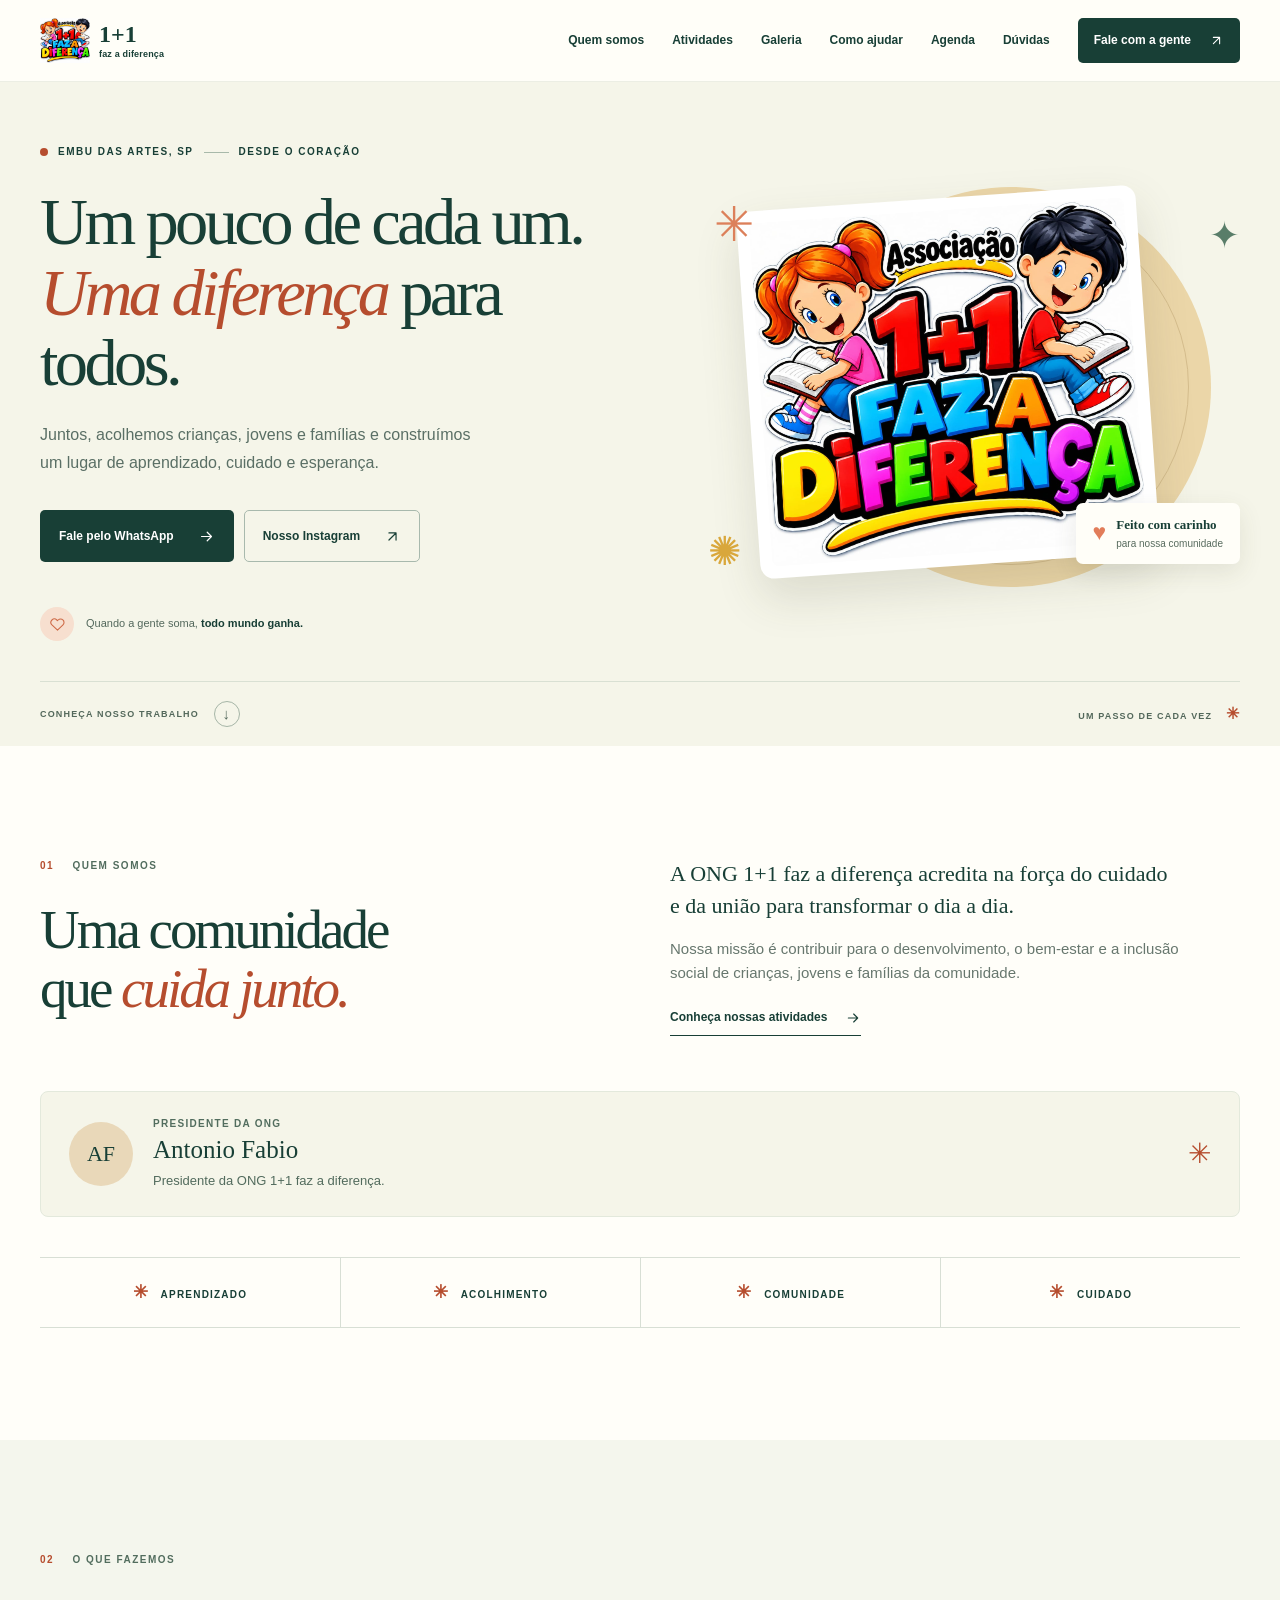
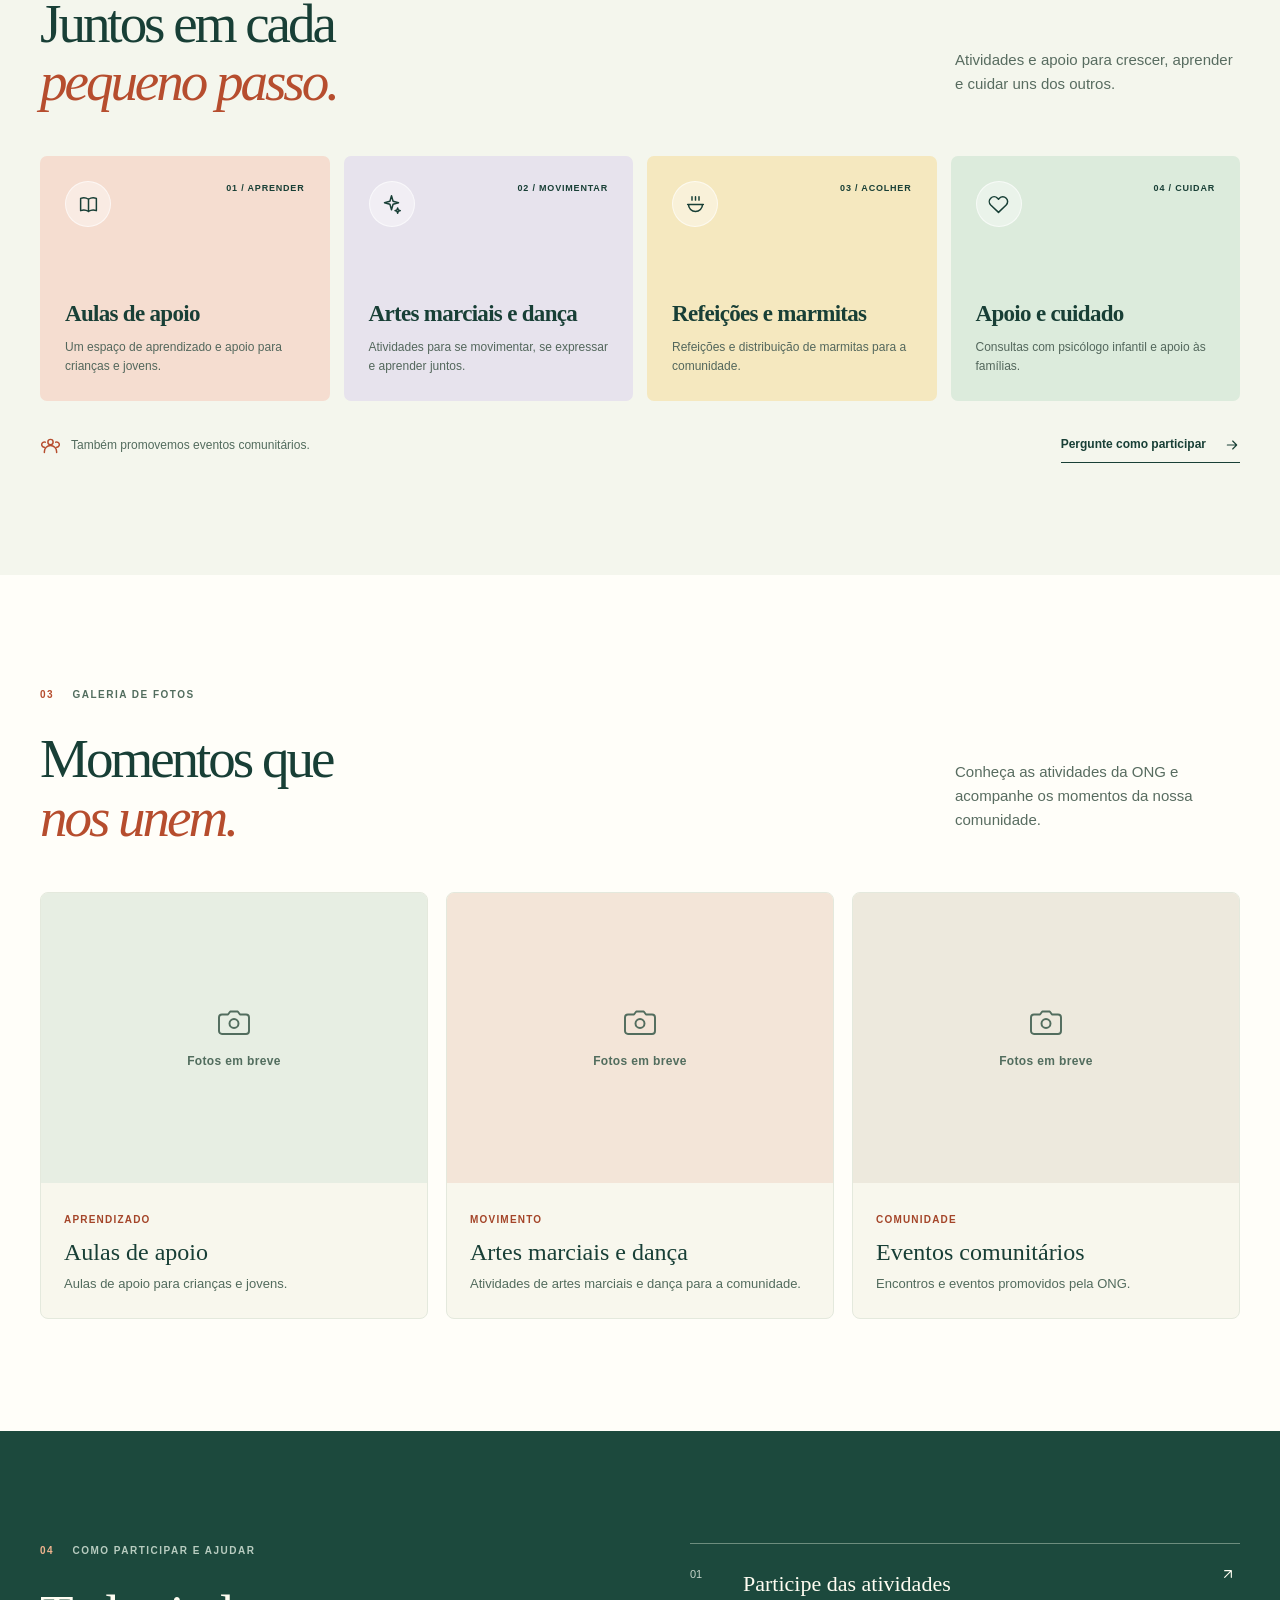
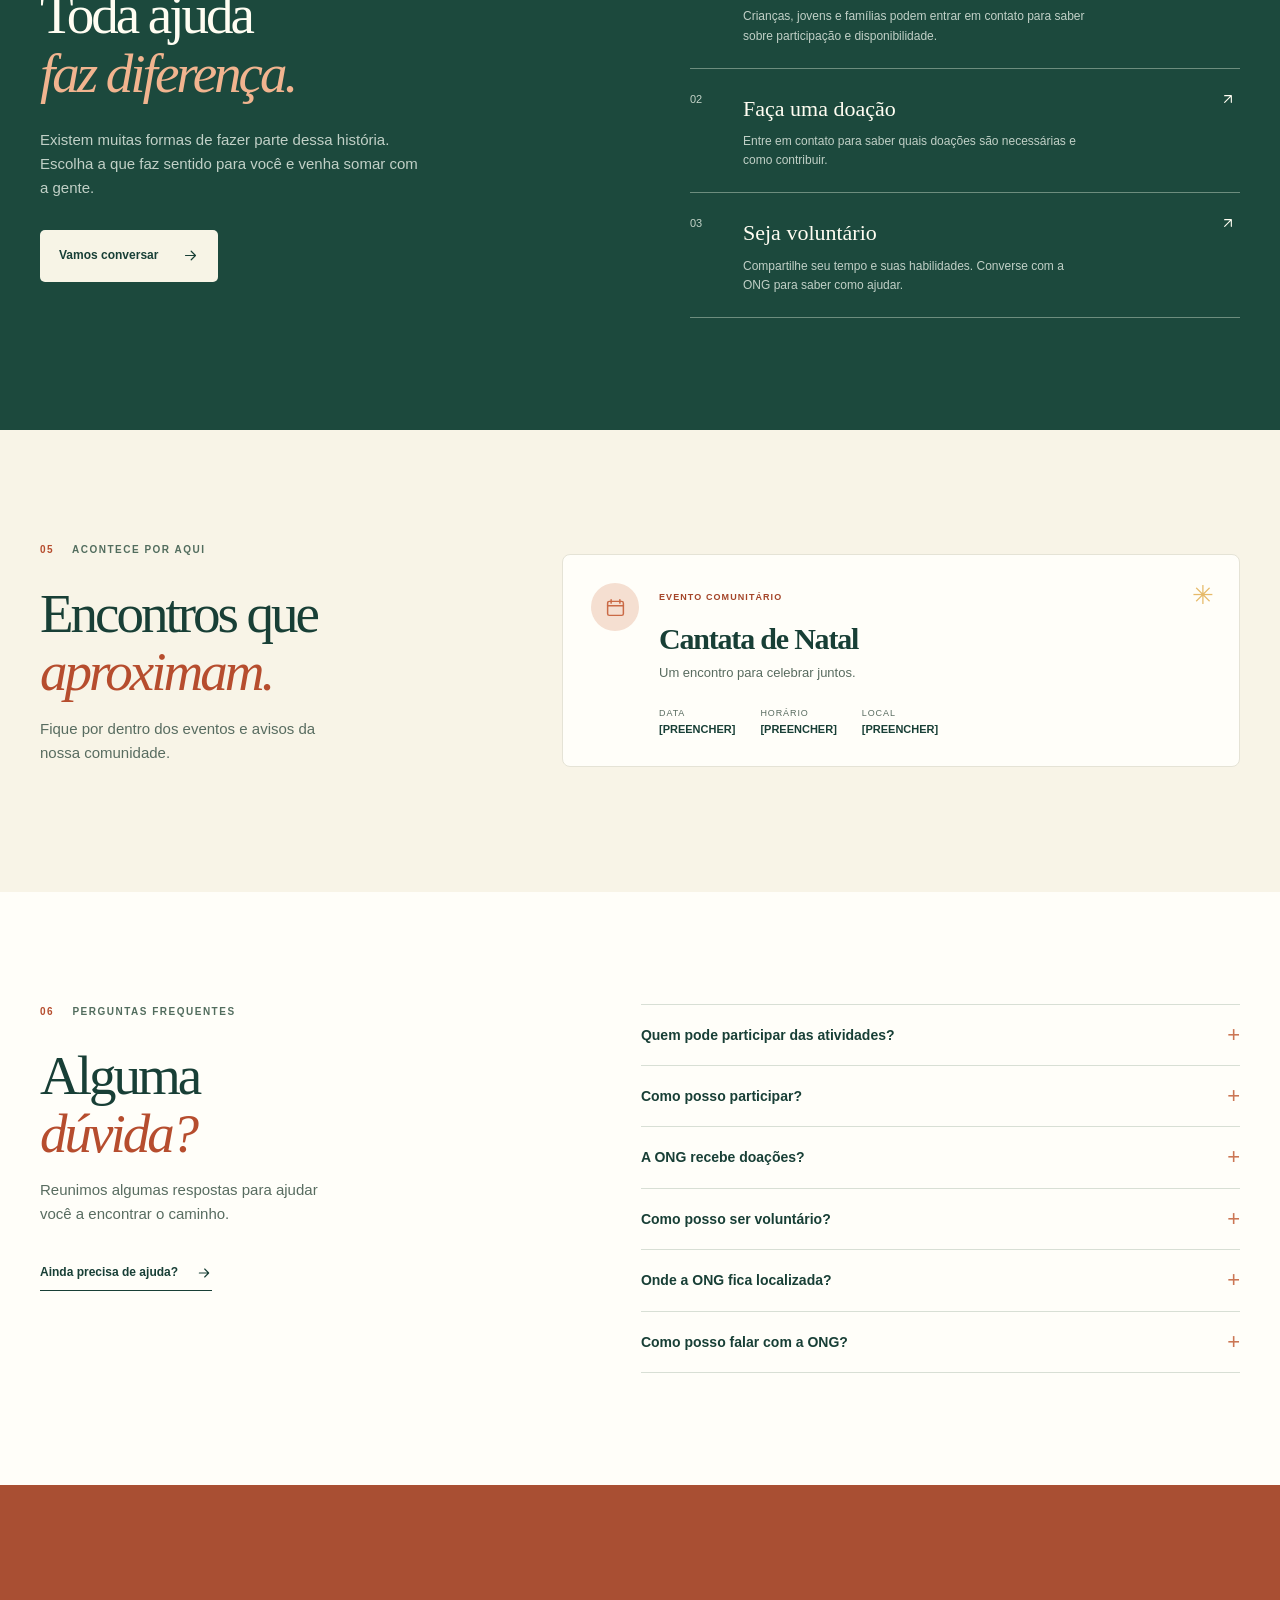
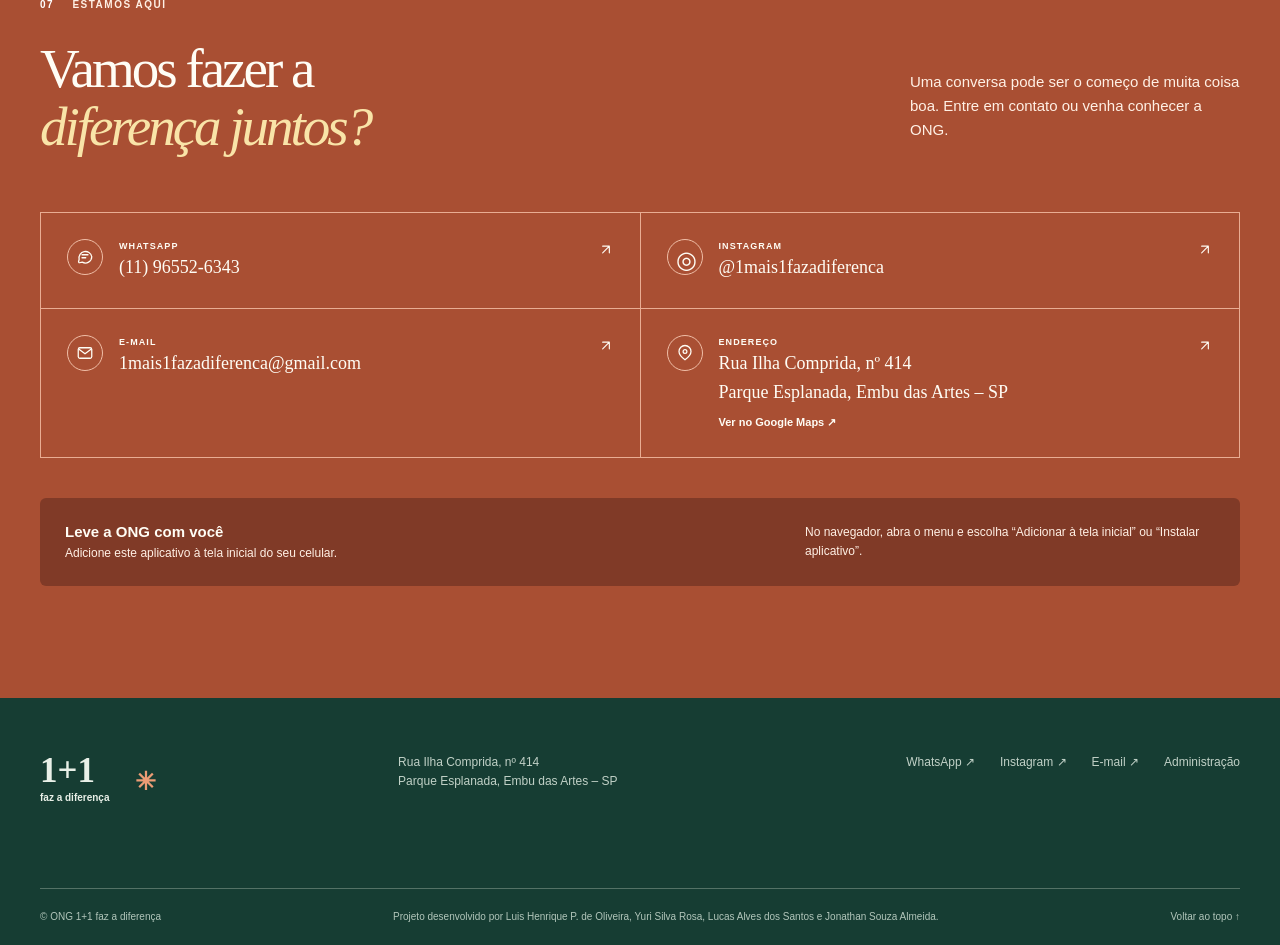
==== index.html @ a056b905 "1+1" ====
<!doctype html>
<html lang="pt-BR">
<head>
  <meta charset="utf-8">
  <meta name="viewport" content="width=device-width, initial-scale=1">
  <meta name="theme-color" content="#183f36">
  <meta name="description" content="Conheça as atividades, formas de ajudar e canais de contato da ONG 1+1 faz a diferença em Embu das Artes.">
  <link rel="manifest" href="manifest.json">
  <link rel="icon" href="assets/icon-192.png" type="image/png">
  <link rel="apple-touch-icon" href="assets/icon-192.png">
  <link rel="stylesheet" href="style.css">
  <title>1+1 faz a diferença | Juntos pela comunidade</title>
  <script src="script.js" defer></script>
</head>
<body>
  <svg class="svg-defs" xmlns="http://www.w3.org/2000/svg" aria-hidden="true">
    <symbol id="i-arrow" viewBox="0 0 24 24"><path d="M5 12h14M13 6l6 6-6 6"/></symbol>
    <symbol id="i-up-right" viewBox="0 0 24 24"><path d="M7 17 17 7M7 7h10v10"/></symbol>
    <symbol id="i-heart" viewBox="0 0 24 24"><path d="M20.8 4.8a5.5 5.5 0 0 0-7.8 0L12 5.9l-1.1-1.1a5.5 5.5 0 0 0-7.8 7.8L12 21l8.8-8.4a5.5 5.5 0 0 0 0-7.8Z"/></symbol>
    <symbol id="i-book" viewBox="0 0 24 24"><path d="M12 20c-3-2-6-2-9-1V5c3-1 6-1 9 1m0 14c3-2 6-2 9-1V5c-3-1-6-1-9 1m0 14V6"/></symbol>
    <symbol id="i-spark" viewBox="0 0 24 24"><path d="m12 2 1.8 6.2L20 10l-6.2 1.8L12 18l-1.8-6.2L4 10l6.2-1.8L12 2ZM19 16l.8 2.2L22 19l-2.2.8L19 22l-.8-2.2L16 19l2.2-.8L19 16Z"/></symbol>
    <symbol id="i-food" viewBox="0 0 24 24"><path d="M4 12h16a8 8 0 0 1-16 0ZM3 12h18M8 3v4M12 3v4M16 3v4"/></symbol>
    <symbol id="i-people" viewBox="0 0 24 24"><circle cx="12" cy="8" r="3"/><path d="M5 20v-1a7 7 0 0 1 14 0v1M5 14a3 3 0 1 1 1-5.8M19 14a3 3 0 1 0-1-5.8"/></symbol>
    <symbol id="i-pin" viewBox="0 0 24 24"><path d="M20 10c0 5-8 11-8 11S4 15 4 10a8 8 0 1 1 16 0Z"/><circle cx="12" cy="10" r="2.5"/></symbol>
    <symbol id="i-chat" viewBox="0 0 24 24"><path d="M21 11.5a8.5 8.5 0 0 1-12.7 7.4L3 20l1.2-5A8.5 8.5 0 1 1 21 11.5Z"/><path d="M8 9h8M8 13h5"/></symbol>
    <symbol id="i-mail" viewBox="0 0 24 24"><rect x="3" y="5" width="18" height="14" rx="2"/><path d="m4 7 8 6 8-6"/></symbol>
    <symbol id="i-camera" viewBox="0 0 24 24"><path d="M4 7h4l1.5-2h5L16 7h4a2 2 0 0 1 2 2v9a2 2 0 0 1-2 2H4a2 2 0 0 1-2-2V9a2 2 0 0 1 2-2Z"/><circle cx="12" cy="13" r="3"/></symbol>
    <symbol id="i-calendar" viewBox="0 0 24 24"><rect x="3" y="5" width="18" height="16" rx="2"/><path d="M7 3v4M17 3v4M3 10h18"/></symbol>
  </svg>
  <a class="skip-link" href="#conteudo">Pular para o conteúdo</a>
  <header class="site-header">
    <div class="header-inner wrap">
      <a class="brand" href="#inicio" aria-label="1+1 faz a diferença, início"><img src="assets/logo-ong.jpeg" alt=""><span>1+1 <small>faz a diferença</small></span></a>
      <button class="menu-toggle" type="button" aria-expanded="false" aria-controls="menu-principal"><span></span><span></span><span class="sr-only">Abrir menu</span></button>
      <nav class="nav" id="menu-principal" aria-label="Navegação principal">
        <a href="#sobre">Quem somos</a><a href="#atividades">Atividades</a><a href="#galeria">Galeria</a><a href="#ajudar">Como ajudar</a><a href="#agenda">Agenda</a><a href="#duvidas">Dúvidas</a>
        <a class="nav-contact" href="#contato">Fale com a gente <svg><use href="#i-up-right"/></svg></a>
      </nav>
    </div>
  </header>
  <main id="conteudo">
    <section class="hero" id="inicio">
      <div class="wrap hero-grid">
        <div class="hero-copy">
          <div class="eyebrow"><span class="eyebrow-dot"></span> EMBU DAS ARTES, SP <span class="eyebrow-line"></span> DESDE O CORAÇÃO</div>
          <h1>Um pouco de cada um.<br><em>Uma diferença</em> para todos.</h1>
          <p>Juntos, acolhemos crianças, jovens e famílias e construímos um lugar de aprendizado, cuidado e esperança.</p>
          <div class="hero-actions"><a class="button button-dark" href="https://wa.me/5511965526343" target="_blank" rel="noopener noreferrer">Fale pelo WhatsApp <svg><use href="#i-arrow"/></svg></a><a class="button button-outline" href="https://instagram.com/1mais1fazadiferenca" target="_blank" rel="noopener noreferrer">Nosso Instagram <svg><use href="#i-up-right"/></svg></a></div>
          <div class="hero-note"><span class="note-icon"><svg><use href="#i-heart"/></svg></span><span>Quando a gente soma, <strong>todo mundo ganha.</strong></span></div>
        </div>
        <div class="hero-art">
          <div class="art-circle"></div><span class="art-doodle doodle-one">✳</span><span class="art-doodle doodle-two">✦</span><span class="art-doodle doodle-three">✺</span>
          <div class="logo-card"><img src="assets/logo-ong.jpeg" alt="Associação 1+1 faz a diferença: ilustração de duas crianças com livros"></div>
          <div class="art-label"><span>♥</span><div>Feito com carinho<small>para nossa comunidade</small></div></div>
        </div>
      </div>
      <div class="hero-bottom wrap"><span>CONHEÇA NOSSO TRABALHO</span><a href="#sobre" aria-label="Conheça nosso trabalho">↓</a><span>UM PASSO DE CADA VEZ <b>✳</b></span></div>
    </section>
    <section class="intro section" id="sobre">
      <div class="wrap intro-grid"><div><p class="section-kicker"><span>01</span> QUEM SOMOS</p><h2>Uma comunidade<br>que <em>cuida junto.</em></h2></div><div class="intro-copy"><p>A ONG <strong>1+1 faz a diferença</strong> acredita na força do cuidado e da união para transformar o dia a dia.</p><p>Nossa missão é contribuir para o desenvolvimento, o bem-estar e a inclusão social de crianças, jovens e famílias da comunidade.</p><a class="text-link" href="#atividades">Conheça nossas atividades <svg><use href="#i-arrow"/></svg></a></div></div>
      <div class="wrap president-card" aria-labelledby="presidente-nome">
        <div class="president-mark" aria-hidden="true">AF</div>
        <div><p class="president-label">PRESIDENTE DA ONG</p><h3 id="presidente-nome">Antonio Fabio</h3><p>Presidente da ONG 1+1 faz a diferença.</p></div>
        <span class="president-decoration" aria-hidden="true">✳</span>
      </div>
      <div class="wrap values"><div><span>✳</span> APRENDIZADO</div><div><span>✳</span> ACOLHIMENTO</div><div><span>✳</span> COMUNIDADE</div><div><span>✳</span> CUIDADO</div></div>
    </section>
    <section class="activities section" id="atividades">
      <div class="wrap"><div class="section-head"><div><p class="section-kicker"><span>02</span> O QUE FAZEMOS</p><h2>Juntos em cada<br><em>pequeno passo.</em></h2></div><p>Atividades e apoio para crescer, aprender e cuidar uns dos outros.</p></div>
        <div class="activity-grid">
          <article class="activity-card peach"><div class="card-top"><span class="icon-box"><svg><use href="#i-book"/></svg></span><span>01 / APRENDER</span></div><h3>Aulas de apoio</h3><p>Um espaço de aprendizado e apoio para crianças e jovens.</p></article>
          <article class="activity-card lavender"><div class="card-top"><span class="icon-box"><svg><use href="#i-spark"/></svg></span><span>02 / MOVIMENTAR</span></div><h3>Artes marciais e dança</h3><p>Atividades para se movimentar, se expressar e aprender juntos.</p></article>
          <article class="activity-card yellow"><div class="card-top"><span class="icon-box"><svg><use href="#i-food"/></svg></span><span>03 / ACOLHER</span></div><h3>Refeições e marmitas</h3><p>Refeições e distribuição de marmitas para a comunidade.</p></article>
          <article class="activity-card mint"><div class="card-top"><span class="icon-box"><svg><use href="#i-heart"/></svg></span><span>04 / CUIDAR</span></div><h3>Apoio e cuidado</h3><p>Consultas com psicólogo infantil e apoio às famílias.</p></article>
        </div>
        <div class="activity-foot"><span><svg><use href="#i-people"/></svg> Também promovemos eventos comunitários.</span><a class="text-link" href="https://wa.me/5511965526343" target="_blank" rel="noopener noreferrer">Pergunte como participar <svg><use href="#i-arrow"/></svg></a></div>
      </div>
    </section>
    <section class="gallery section" id="galeria">
      <div class="wrap">
        <div class="section-head"><div><p class="section-kicker"><span>03</span> GALERIA DE FOTOS</p><h2>Momentos que<br><em>nos unem.</em></h2></div><p>Conheça as atividades da ONG e acompanhe os momentos da nossa comunidade.</p></div>
        <div class="gallery-grid">
          <!-- Para adicionar uma foto, substitua o bloco gallery-placeholder por uma imagem. Veja o README. -->
          <article class="gallery-card"><div class="gallery-placeholder"><svg aria-hidden="true"><use href="#i-camera"/></svg><span>Fotos em breve</span></div><div class="gallery-copy"><span>APRENDIZADO</span><h3>Aulas de apoio</h3><p>Aulas de apoio para crianças e jovens.</p></div></article>
          <article class="gallery-card"><div class="gallery-placeholder"><svg aria-hidden="true"><use href="#i-camera"/></svg><span>Fotos em breve</span></div><div class="gallery-copy"><span>MOVIMENTO</span><h3>Artes marciais e dança</h3><p>Atividades de artes marciais e dança para a comunidade.</p></div></article>
          <article class="gallery-card"><div class="gallery-placeholder"><svg aria-hidden="true"><use href="#i-camera"/></svg><span>Fotos em breve</span></div><div class="gallery-copy"><span>COMUNIDADE</span><h3>Eventos comunitários</h3><p>Encontros e eventos promovidos pela ONG.</p></div></article>
        </div>
      </div>
    </section>
    <section class="help section" id="ajudar"><div class="wrap help-grid"><div><p class="section-kicker light"><span>04</span> COMO PARTICIPAR E AJUDAR</p><h2>Toda ajuda<br><em>faz diferença.</em></h2><p class="help-lead">Existem muitas formas de fazer parte dessa história. Escolha a que faz sentido para você e venha somar com a gente.</p><a class="button button-cream" href="https://wa.me/5511965526343" target="_blank" rel="noopener noreferrer">Vamos conversar <svg><use href="#i-arrow"/></svg></a></div><div class="help-list"><article><span>01</span><div><h3>Participe das atividades</h3><p>Crianças, jovens e famílias podem entrar em contato para saber sobre participação e disponibilidade.</p></div><svg><use href="#i-up-right"/></svg></article><article><span>02</span><div><h3>Faça uma doação</h3><p>Entre em contato para saber quais doações são necessárias e como contribuir.</p></div><svg><use href="#i-up-right"/></svg></article><article><span>03</span><div><h3>Seja voluntário</h3><p>Compartilhe seu tempo e suas habilidades. Converse com a ONG para saber como ajudar.</p></div><svg><use href="#i-up-right"/></svg></article></div></div></section>
    <section class="agenda section" id="agenda"><div class="wrap agenda-grid"><div><p class="section-kicker"><span>05</span> ACONTECE POR AQUI</p><h2>Encontros que<br><em>aproximam.</em></h2><p>Fique por dentro dos eventos e avisos da nossa comunidade.</p></div><article class="event-card"><div class="event-icon"><svg><use href="#i-calendar"/></svg></div><div class="event-content"><span class="event-tag">EVENTO COMUNITÁRIO</span><h3>Cantata de Natal</h3><p>Um encontro para celebrar juntos.</p><div class="event-details"><span>DATA <strong>[PREENCHER]</strong></span><span>HORÁRIO <strong>[PREENCHER]</strong></span><span>LOCAL <strong>[PREENCHER]</strong></span></div></div><span class="event-star">✳</span></article></div></section>
    <section class="faq section" id="duvidas"><div class="wrap faq-grid"><div><p class="section-kicker"><span>06</span> PERGUNTAS FREQUENTES</p><h2>Alguma<br><em>dúvida?</em></h2><p>Reunimos algumas respostas para ajudar você a encontrar o caminho.</p><a class="text-link" href="https://wa.me/5511965526343" target="_blank" rel="noopener noreferrer">Ainda precisa de ajuda? <svg><use href="#i-arrow"/></svg></a></div><div class="faq-list">
      <details><summary>Quem pode participar das atividades?<span>+</span></summary><p>As atividades são voltadas a crianças e jovens. Famílias também podem entrar em contato para conhecer o apoio oferecido.</p></details>
      <details><summary>Como posso participar?<span>+</span></summary><p>Fale com a ONG pelo WhatsApp para saber sobre as atividades, horários e disponibilidade.</p></details>
      <details><summary>A ONG recebe doações?<span>+</span></summary><p>Sim. Entre em contato para saber quais doações são necessárias e como contribuir.</p></details>
      <details><summary>Como posso ser voluntário?<span>+</span></summary><p>Envie uma mensagem pelo WhatsApp contando que você gostaria de ajudar como voluntário.</p></details>
      <details><summary>Onde a ONG fica localizada?<span>+</span></summary><p>Na Rua Ilha Comprida, nº 414, Parque Esplanada, Embu das Artes – SP.</p></details>
      <details><summary>Como posso falar com a ONG?<span>+</span></summary><p>Você pode falar conosco pelo WhatsApp, Instagram ou e-mail. Os links estão na seção de contato abaixo.</p></details>
    </div></div></section>
    <section class="contact section" id="contato"><div class="wrap"><div class="contact-heading"><div><p class="section-kicker light"><span>07</span> ESTAMOS AQUI</p><h2>Vamos fazer a<br><em>diferença juntos?</em></h2></div><p>Uma conversa pode ser o começo de muita coisa boa. Entre em contato ou venha conhecer a ONG.</p></div><div class="contact-grid"><a href="https://wa.me/5511965526343" target="_blank" rel="noopener noreferrer"><svg><use href="#i-chat"/></svg><span>WHATSAPP<strong>(11) 96552-6343</strong></span><svg><use href="#i-up-right"/></svg></a><a href="https://instagram.com/1mais1fazadiferenca" target="_blank" rel="noopener noreferrer"><span class="instagram-icon">◎</span><span>INSTAGRAM<strong>@1mais1fazadiferenca</strong></span><svg><use href="#i-up-right"/></svg></a><a href="mailto:1mais1fazadiferenca@gmail.com"><svg><use href="#i-mail"/></svg><span>E-MAIL<strong>1mais1fazadiferenca@gmail.com</strong></span><svg><use href="#i-up-right"/></svg></a><a href="https://www.google.com/maps/search/?api=1&amp;query=Rua+Ilha+Comprida%2C+414%2C+Parque+Esplanada%2C+Embu+das+Artes+-+SP" target="_blank" rel="noopener noreferrer"><svg><use href="#i-pin"/></svg><span>ENDEREÇO<strong>Rua Ilha Comprida, nº 414<br>Parque Esplanada, Embu das Artes – SP</strong><small>Ver no Google Maps ↗</small></span><svg><use href="#i-up-right"/></svg></a></div><div class="install-box"><div><strong>Leve a ONG com você</strong><span>Adicione este aplicativo à tela inicial do seu celular.</span></div><button id="install-button" class="button button-cream" type="button" hidden>Instalar aplicativo <svg><use href="#i-arrow"/></svg></button><p id="install-help">No navegador, abra o menu e escolha “Adicionar à tela inicial” ou “Instalar aplicativo”.</p></div></div></section>
  </main>
  <footer><div class="wrap footer-main"><a class="footer-brand" href="#inicio">1+1 <span>faz a diferença</span><i>✳</i></a><p>Rua Ilha Comprida, nº 414<br>Parque Esplanada, Embu das Artes – SP</p><div><a href="https://wa.me/5511965526343">WhatsApp ↗</a><a href="https://instagram.com/1mais1fazadiferenca">Instagram ↗</a><a href="mailto:1mais1fazadiferenca@gmail.com">E-mail ↗</a><a href="admin.html">Administração</a></div></div><div class="wrap footer-bottom"><span>© ONG 1+1 faz a diferença</span><span>Projeto desenvolvido por Luis Henrique P. de Oliveira, Yuri Silva Rosa, Lucas Alves dos Santos e Jonathan Souza Almeida.</span><a href="#inicio">Voltar ao topo ↑</a></div></footer>
</body>
</html>
---- style.css ----
:root{--ink:#183f36;--cream:#f8f7ed;--orange:#b64d2e;--muted:#5d7068;--line:#d8dfd5;--sans:'Trebuchet MS',Arial,sans-serif;--serif:Georgia,'Times New Roman',serif}*{box-sizing:border-box}html{scroll-behavior:smooth}body{margin:0;color:var(--ink);background:var(--cream);font-family:var(--sans);font-size:15px;line-height:1.6}a{color:inherit;text-decoration:none}button{font:inherit}svg{width:21px;height:21px;fill:none;stroke:currentColor;stroke-width:1.7;stroke-linecap:round;stroke-linejoin:round;flex:none}.svg-defs{position:absolute;width:0;height:0;overflow:hidden}.wrap{width:min(1200px,calc(100% - 80px));margin:auto}.section{padding:112px 0}section[id]{scroll-margin-top:78px}.skip-link{position:fixed;z-index:100;top:-80px;left:12px;background:#fff;padding:10px}.skip-link:focus{top:12px}.sr-only{position:absolute;width:1px;height:1px;padding:0;margin:-1px;overflow:hidden;clip:rect(0,0,0,0);white-space:nowrap;border:0}:focus-visible{outline:3px solid #ef8a54;outline-offset:4px}.site-header{height:82px;background:#fffef8;border-bottom:1px solid #eceee4;position:sticky;top:0;z-index:20}.header-inner{height:100%;display:flex;align-items:center;justify-content:space-between;gap:30px}.brand{display:flex;align-items:center;gap:9px;line-height:1;font-family:var(--serif);font-weight:bold;font-size:24px;white-space:nowrap}.brand img{width:50px;height:49px;object-fit:contain}.brand small{display:block;font-family:var(--sans);font-size:9px;letter-spacing:.02em;margin-top:4px}.nav{display:flex;align-items:center;gap:28px;font-size:12px;font-weight:bold}.nav>a:not(.nav-contact):hover,.text-link:hover{color:#c35635}.nav-contact{display:flex;align-items:center;gap:18px;background:var(--ink);color:white;padding:13px 16px;border-radius:5px}.nav-contact svg{width:15px;height:15px}.menu-toggle{display:none}.hero{background:#f5f5e9;overflow:hidden}.hero-grid{min-height:590px;display:grid;grid-template-columns:1fr 1fr;align-items:center;gap:30px}.hero-copy{padding:62px 0 40px}.eyebrow,.section-kicker{font-size:10px;letter-spacing:.15em;font-weight:800}.eyebrow{display:flex;align-items:center;gap:10px}.eyebrow-dot{height:8px;width:8px;border-radius:50%;background:var(--orange)}.eyebrow-line{width:25px;height:1px;background:#a8b9aa}.hero h1,h2{font-family:var(--serif);font-weight:400;letter-spacing:-.055em;line-height:1.06}.hero h1{font-size:clamp(47px,5.2vw,70px);margin:27px 0 22px}.hero h1 em,h2 em{font-weight:400;color:var(--orange)}.hero-copy>p{max-width:440px;color:#5a6f65;font-size:16px;line-height:1.8;margin:0}.hero-actions{display:flex;gap:10px;flex-wrap:wrap;margin-top:32px}.button{border:1px solid transparent;border-radius:5px;display:inline-flex;align-items:center;justify-content:center;gap:24px;padding:15px 18px;font-weight:bold;font-size:12px;cursor:pointer;min-height:52px}.button svg{width:17px;height:17px}.button-dark{background:var(--ink);color:#fff}.button-outline{border-color:#a8b9ad}.button-dark:hover,.nav-contact:hover{background:#2c5b4e}.button-outline:hover{background:#e9eee4}.hero-note{display:flex;align-items:center;gap:12px;margin-top:45px;font-size:11px;color:#53685c}.hero-note strong{color:var(--ink)}.note-icon{display:grid;place-items:center;width:34px;height:34px;background:#f7dfcf;border-radius:50%;color:#ce6a47}.note-icon svg{width:15px;height:15px}.hero-art{height:500px;position:relative;display:grid;place-items:center}.art-circle{position:absolute;width:400px;height:400px;border-radius:50%;background:#ebd6a8;right:5%;top:55px}.art-circle:before{content:'';position:absolute;inset:22px;border:1px solid #d5bd8d;border-radius:50%}.logo-card{position:relative;width:min(400px,90%);transform:rotate(-4deg);padding:12px;background:#fff;border-radius:14px;box-shadow:0 20px 45px #4a4b2c26}.logo-card img{display:block;width:100%;border-radius:7px}.art-doodle{position:absolute;font-family:var(--serif);z-index:2}.doodle-one{top:55px;left:10%;font-size:48px;color:#dc805a}.doodle-two{top:74px;right:0;font-size:37px;color:#597d69}.doodle-three{bottom:48px;left:9%;font-size:40px;color:#d9a73b}.art-label{position:absolute;right:0;bottom:68px;background:#fffef8;border-radius:7px;padding:12px 17px;display:flex;align-items:center;gap:10px;box-shadow:0 8px 25px #4a4b2c1c;font-family:var(--serif);font-weight:bold;font-size:13px}.art-label>span{color:#e27d5a;font-size:23px}.art-label small{display:block;font-family:var(--sans);font-weight:normal;font-size:10px;color:#586b5e}.hero-bottom{border-top:1px solid #d9e0d3;height:65px;display:flex;align-items:center;gap:15px;font-size:9px;letter-spacing:.13em;font-weight:bold;color:#53685b}.hero-bottom>a{border:1px solid #a6b5a7;border-radius:50%;width:26px;height:26px;display:grid;place-items:center;font-size:15px}.hero-bottom>span:last-child{margin-left:auto}.hero-bottom b{color:var(--orange);font-size:16px;margin-left:10px}.section-kicker{margin:0 0 27px;color:#526d5e}.section-kicker span{display:inline-block;color:var(--orange);margin-right:14px}.section h2{font-size:clamp(42px,4.3vw,58px);margin:0}.intro{background:#fffef9}.intro-grid{display:grid;grid-template-columns:1fr 1fr;gap:60px}.intro-copy{max-width:510px}.intro-copy p{color:#67776e;margin:0 0 15px;font-size:15px}.intro-copy p:first-child{font-family:var(--serif);font-size:22px;line-height:1.45;color:var(--ink)}.intro-copy strong{font-weight:400}.text-link{display:inline-flex;align-items:center;gap:18px;font-weight:bold;font-size:12px;border-bottom:1px solid currentColor;padding:8px 0}.text-link svg{width:16px;height:16px}.values{margin-top:85px;border-top:1px solid var(--line);border-bottom:1px solid var(--line);display:grid;grid-template-columns:repeat(4,1fr)}.values div{padding:20px 10px;text-align:center;font-size:10px;font-weight:bold;letter-spacing:.12em}.values div+div{border-left:1px solid var(--line)}.values span{color:var(--orange);font-size:18px;margin-right:8px}.activities{background:#f4f6ed}.section-head{display:flex;justify-content:space-between;align-items:end;margin-bottom:45px;gap:30px}.section-head>p,.agenda-grid>div>p:last-child,.faq-grid>div>p:not(.section-kicker){max-width:285px;color:#586c60}.activity-grid{display:grid;grid-template-columns:repeat(4,1fr);gap:14px}.activity-card{min-height:245px;padding:25px;border-radius:7px;display:flex;flex-direction:column}.peach{background:#f5ddd0}.lavender{background:#e7e3ed}.yellow{background:#f5e8bf}.mint{background:#dcebdc}.card-top{display:flex;justify-content:space-between;align-items:start;gap:8px;font-size:9px;letter-spacing:.09em;font-weight:bold}.icon-box{display:grid;place-items:center;width:46px;height:46px;border:1px solid #ffffff9e;border-radius:50%;background:#ffffff68}.activity-card h3{font-family:var(--serif);font-size:23px;line-height:1.15;letter-spacing:-.03em;margin:auto 0 10px}.activity-card p{font-size:12px;line-height:1.6;margin:0;color:#53675c}.activity-foot{display:flex;justify-content:space-between;align-items:center;gap:20px;margin-top:26px;font-size:12px}.activity-foot>span{display:flex;align-items:center;gap:10px;color:#66796f}.activity-foot>span svg{color:var(--orange)}.help{background:#1c493d;color:#fffdf2}.help-grid{display:grid;grid-template-columns:1fr 1fr;gap:100px}.light{color:#b8ccc0}.help h2 em,.contact h2 em{color:#f1b48f}.help-lead{color:#c1d0c7;max-width:380px;margin:25px 0 30px}.button-cream{background:#f7f4e6;color:var(--ink)}.button-cream:hover{background:#f5dfc8}.help-list article{display:grid;grid-template-columns:35px 1fr 20px;gap:18px;padding:22px 0;border-bottom:1px solid #6d8d7e}.help-list article:first-child{border-top:1px solid #6d8d7e}.help-list article>span{color:#c4d4c9;font-size:11px}.help-list h3{font-family:var(--serif);font-weight:400;font-size:22px;margin:0 0 6px}.help-list p{color:#c1d0c7;font-size:12px;margin:0;max-width:350px}.help-list svg{width:16px;height:16px}.agenda{background:#f8f4e7}.agenda-grid{display:grid;grid-template-columns:.8fr 1.2fr;gap:70px;align-items:center}.event-card{position:relative;background:#fffef9;border:1px solid #e5e3d6;border-radius:8px;padding:28px;display:flex;gap:20px}.event-icon{background:#f5dfd1;border-radius:50%;width:48px;height:48px;display:grid;place-items:center;color:#ca6a46;flex:none}.event-tag{font-size:9px;letter-spacing:.12em;color:#a44529;font-weight:bold}.event-card h3{font-family:var(--serif);font-size:30px;letter-spacing:-.04em;margin:8px 0 0}.event-card p{color:#586b5f;margin:0 0 22px;font-size:13px}.event-details{display:flex;gap:25px;flex-wrap:wrap}.event-details span{font-size:9px;letter-spacing:.1em;color:#586b5f}.event-details strong{display:block;color:var(--ink);font-size:11px;letter-spacing:0}.event-star{position:absolute;right:25px;top:20px;color:#e6ba69;font-size:26px}.faq{background:#fffef9}.faq-grid{display:grid;grid-template-columns:1fr 1.15fr;gap:80px}.faq-grid .text-link{margin-top:14px}.faq-list{border-top:1px solid var(--line)}details{border-bottom:1px solid var(--line)}summary{list-style:none;cursor:pointer;padding:19px 0;font-weight:bold;font-size:14px;display:flex;justify-content:space-between;gap:15px}summary::-webkit-details-marker{display:none}summary span{font-size:22px;line-height:1;color:#cb7654;font-weight:normal}details[open] summary span{transform:rotate(45deg)}details p{margin:0 30px 20px 0;color:#687c70;font-size:13px}.contact{background:#a94f33;color:#fffdf5}.contact-heading{display:flex;justify-content:space-between;gap:40px;align-items:end}.contact-heading>p{max-width:330px;color:#fff0e5}.contact .section-kicker{color:#fff0e5}.contact .section-kicker span{color:#fff}.contact h2 em{color:#f9e4a8}.contact-grid{display:grid;grid-template-columns:repeat(2,1fr);gap:1px;background:#e9ad93;margin-top:55px;border:1px solid #e9ad93}.contact-grid>a{display:flex;align-items:flex-start;gap:16px;background:#a94f33;padding:26px;min-width:0}.contact-grid>a:hover{background:#913e27}.contact-grid>a>svg:first-child,.instagram-icon{width:36px;height:36px;border:1px solid #f0bea7;border-radius:50%;padding:8px}.instagram-icon{display:grid;place-items:center;font-size:24px;line-height:1}.contact-grid>a>svg:last-child{width:16px;margin-left:auto}.contact-grid span:not(.instagram-icon){font-size:9px;letter-spacing:.12em;font-weight:bold;min-width:0}.contact-grid strong{display:block;font-family:var(--serif);font-size:18px;font-weight:400;letter-spacing:0;overflow-wrap:anywhere}.contact-grid small{display:block;font-size:11px;letter-spacing:0;margin-top:7px}.install-box{display:flex;align-items:center;gap:20px;justify-content:space-between;margin-top:40px;padding:22px 25px;background:#803a27;border-radius:6px}.install-box strong,.install-box span{display:block}.install-box span,.install-box p{font-size:12px;color:#fff0e5}.install-box p{max-width:410px;margin:0}.install-box .button[hidden]{display:none}footer{background:#163d33;color:#e9f0e8}.footer-main{display:flex;justify-content:space-between;gap:30px;align-items:start;padding-top:55px;padding-bottom:50px}.footer-brand{font-family:var(--serif);font-size:35px;line-height:1;font-weight:bold}.footer-brand span{font-family:var(--sans);font-size:10px;display:block;margin-top:5px}.footer-brand i{font-style:normal;color:#ec9c75;position:relative;left:95px;top:-42px;font-size:25px}.footer-main p,.footer-main div{font-size:12px;color:#c1d1c7;margin:0}.footer-main div{display:flex;gap:25px}.footer-bottom{border-top:1px solid #547266;padding:20px 0;display:flex;gap:25px;justify-content:space-between;font-size:10px;color:#b2c6bb}.footer-bottom span:nth-child(2){max-width:560px;text-align:center}
@media(max-width:1000px){.wrap{width:min(100% - 48px,1200px)}.nav{gap:14px}.hero h1{font-size:52px}.activity-grid{grid-template-columns:repeat(2,1fr)}.activity-card{min-height:220px}.art-circle{width:330px;height:330px;top:90px}.logo-card{width:330px}.help-grid{gap:50px}}
@media(max-width:760px){.site-header{height:70px}.wrap{width:calc(100% - 36px)}.brand img{width:43px;height:43px}.brand{font-size:21px}.menu-toggle{display:flex;flex-direction:column;justify-content:center;gap:6px;width:44px;height:44px;border:1px solid #cdd9ce;background:transparent;border-radius:5px;padding:10px}.menu-toggle span:not(.sr-only){height:2px;background:var(--ink);width:100%}.nav{display:none;position:absolute;top:70px;left:0;right:0;background:#fffef8;padding:15px 18px 22px;box-shadow:0 12px 20px #183f3615;align-items:stretch;flex-direction:column;gap:0}.nav.open{display:flex}.nav>a:not(.nav-contact){padding:12px 3px;border-bottom:1px solid #edf0e9}.nav-contact{margin-top:14px;justify-content:space-between}.hero-grid{display:flex;flex-direction:column;gap:0;min-height:0}.hero-copy{padding:65px 0 10px}.hero h1{font-size:clamp(44px,11vw,58px);margin:23px 0}.hero-copy>p{font-size:15px}.hero-note{margin-top:25px}.hero-art{width:100%;height:380px}.art-circle{width:290px;height:290px;top:43px;right:calc(50% - 145px)}.logo-card{width:275px}.doodle-one{top:30px}.doodle-two{top:40px;right:5%}.doodle-three{bottom:25px}.art-label{bottom:32px;right:2%}.hero-bottom{height:60px}.hero-bottom>span:last-child{display:none}.section{padding:75px 0}.section h2{font-size:44px}.intro-grid,.help-grid,.agenda-grid,.faq-grid{grid-template-columns:1fr;gap:35px}.intro-copy p:first-child{font-size:20px}.values{margin-top:50px;grid-template-columns:repeat(2,1fr)}.values div:nth-child(3){border-left:0;border-top:1px solid var(--line)}.values div:nth-child(4){border-top:1px solid var(--line)}.section-head,.contact-heading{display:block}.section-head>p{margin-top:20px}.activity-grid{gap:10px}.activity-card{padding:18px;min-height:225px}.activity-card h3{font-size:20px}.card-top{font-size:8px}.activity-foot{align-items:flex-start;flex-direction:column}.help-list article{padding:20px 0}.event-card{padding:22px}.event-details{gap:14px}.faq-grid{gap:30px}.contact-heading>p{margin-top:22px}.contact-grid{grid-template-columns:1fr;margin-top:35px}.install-box{align-items:start;flex-direction:column}.footer-main{flex-direction:column}.footer-main div{flex-wrap:wrap}.footer-bottom{flex-direction:column;gap:10px}.footer-bottom span:nth-child(2){text-align:left}}
@media(max-width:380px){.hero-actions .button{width:100%}.activity-grid{grid-template-columns:1fr}.activity-card{min-height:190px}.event-card{gap:12px}.event-details{flex-direction:column;gap:7px}}
@media(prefers-reduced-motion:reduce){html{scroll-behavior:auto}}
/* Contraste dos textos sobre fundos claros e escuros. */
.activity-foot>span{color:#526b5d}.help .section-kicker span{color:#f1b48f}

/* Presidente e galeria */
.president-card{display:flex;align-items:center;gap:20px;margin-top:55px;padding:24px 28px;background:#f5f5e9;border:1px solid #e3e9dc;border-radius:8px}.president-mark{width:64px;height:64px;border-radius:50%;display:grid;place-items:center;background:#e9d8b9;color:#183f36;font-family:var(--serif);font-size:22px;flex:none}.president-card .president-label{font-size:10px;letter-spacing:.13em;font-weight:bold;color:#526d5e;margin:0 0 4px}.president-card h3{font:400 25px/1.15 var(--serif);margin:0}.president-card p:last-child{color:#526b5d;font-size:13px;margin:6px 0 0}.president-decoration{color:#b64d2e;font-size:28px;margin-left:auto}.values{margin-top:40px}
.gallery{background:#fffef9}.gallery-grid{display:grid;grid-template-columns:repeat(3,minmax(0,1fr));gap:18px}.gallery-card{background:#f8f7ed;border:1px solid #e4e9dd;border-radius:8px;overflow:hidden}.gallery-placeholder,.gallery-image{width:100%;aspect-ratio:4/3}.gallery-placeholder{display:flex;flex-direction:column;align-items:center;justify-content:center;gap:12px;background:#e7eee3;color:#526d5e;font-size:12px;font-weight:bold;letter-spacing:.03em}.gallery-card:nth-child(2) .gallery-placeholder{background:#f3e5d8}.gallery-card:nth-child(3) .gallery-placeholder{background:#ede9dd}.gallery-placeholder svg{width:36px;height:36px;stroke-width:1.3}.gallery-image{display:block;object-fit:cover}.gallery-copy{padding:23px}.gallery-copy>span{font-size:10px;letter-spacing:.12em;font-weight:bold;color:#a44529}.gallery-copy h3{font:400 24px/1.2 var(--serif);margin:8px 0}.gallery-copy p{color:#526b5d;font-size:13px;margin:0}
@media(max-width:760px){.gallery-grid{grid-template-columns:1fr}.gallery-placeholder,.gallery-image{aspect-ratio:16/10}.president-card{padding:20px;gap:14px}.president-mark{width:52px;height:52px;font-size:18px}.president-card h3{font-size:22px}}
@media(min-width:761px) and (max-width:900px){.menu-toggle{display:flex;flex-direction:column;justify-content:center;gap:6px;width:44px;height:44px;border:1px solid #cdd9ce;background:transparent;border-radius:5px;padding:10px}.menu-toggle span:not(.sr-only){height:2px;background:var(--ink);width:100%}.nav{display:none;position:absolute;top:82px;left:0;right:0;background:#fffef8;padding:15px 24px 22px;box-shadow:0 12px 20px #183f3615;align-items:stretch;flex-direction:column;gap:0}.nav.open{display:flex}.nav>a:not(.nav-contact){padding:12px 3px;border-bottom:1px solid #edf0e9}.nav-contact{margin-top:14px;justify-content:space-between}}
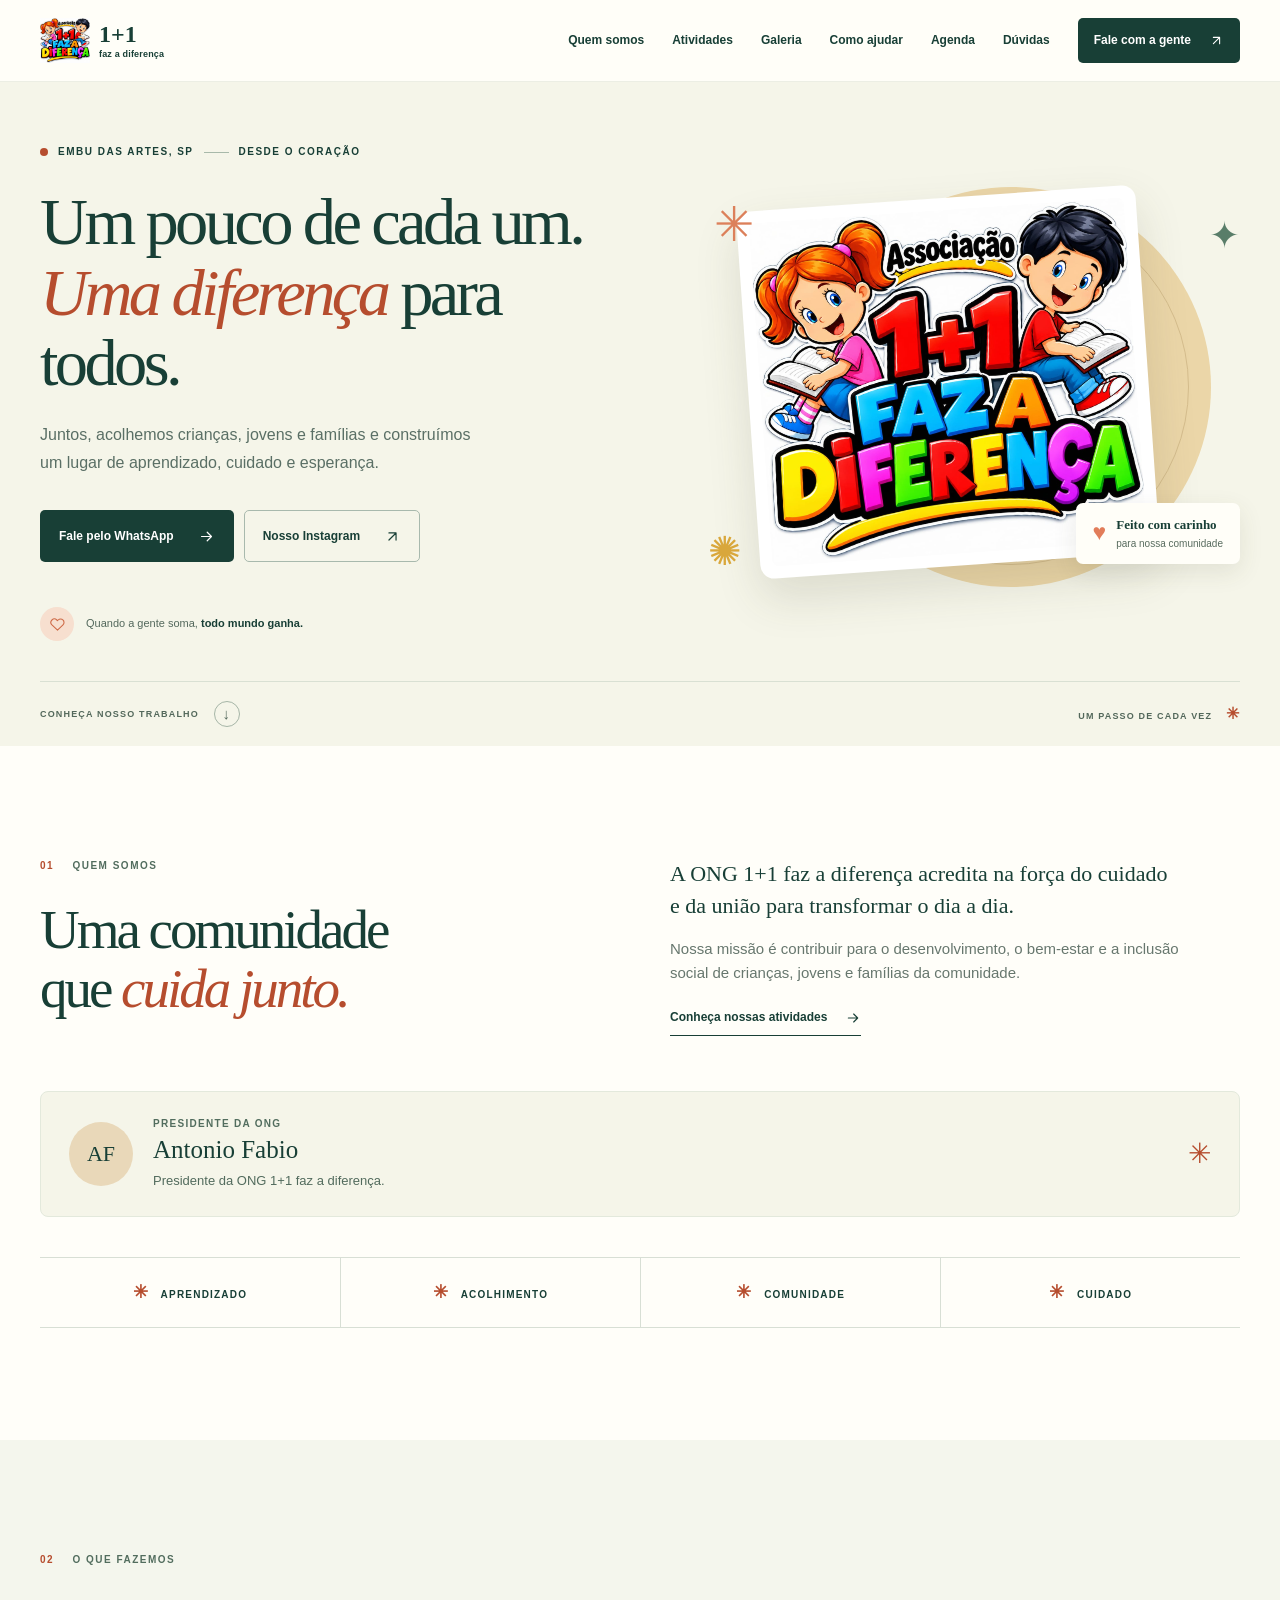
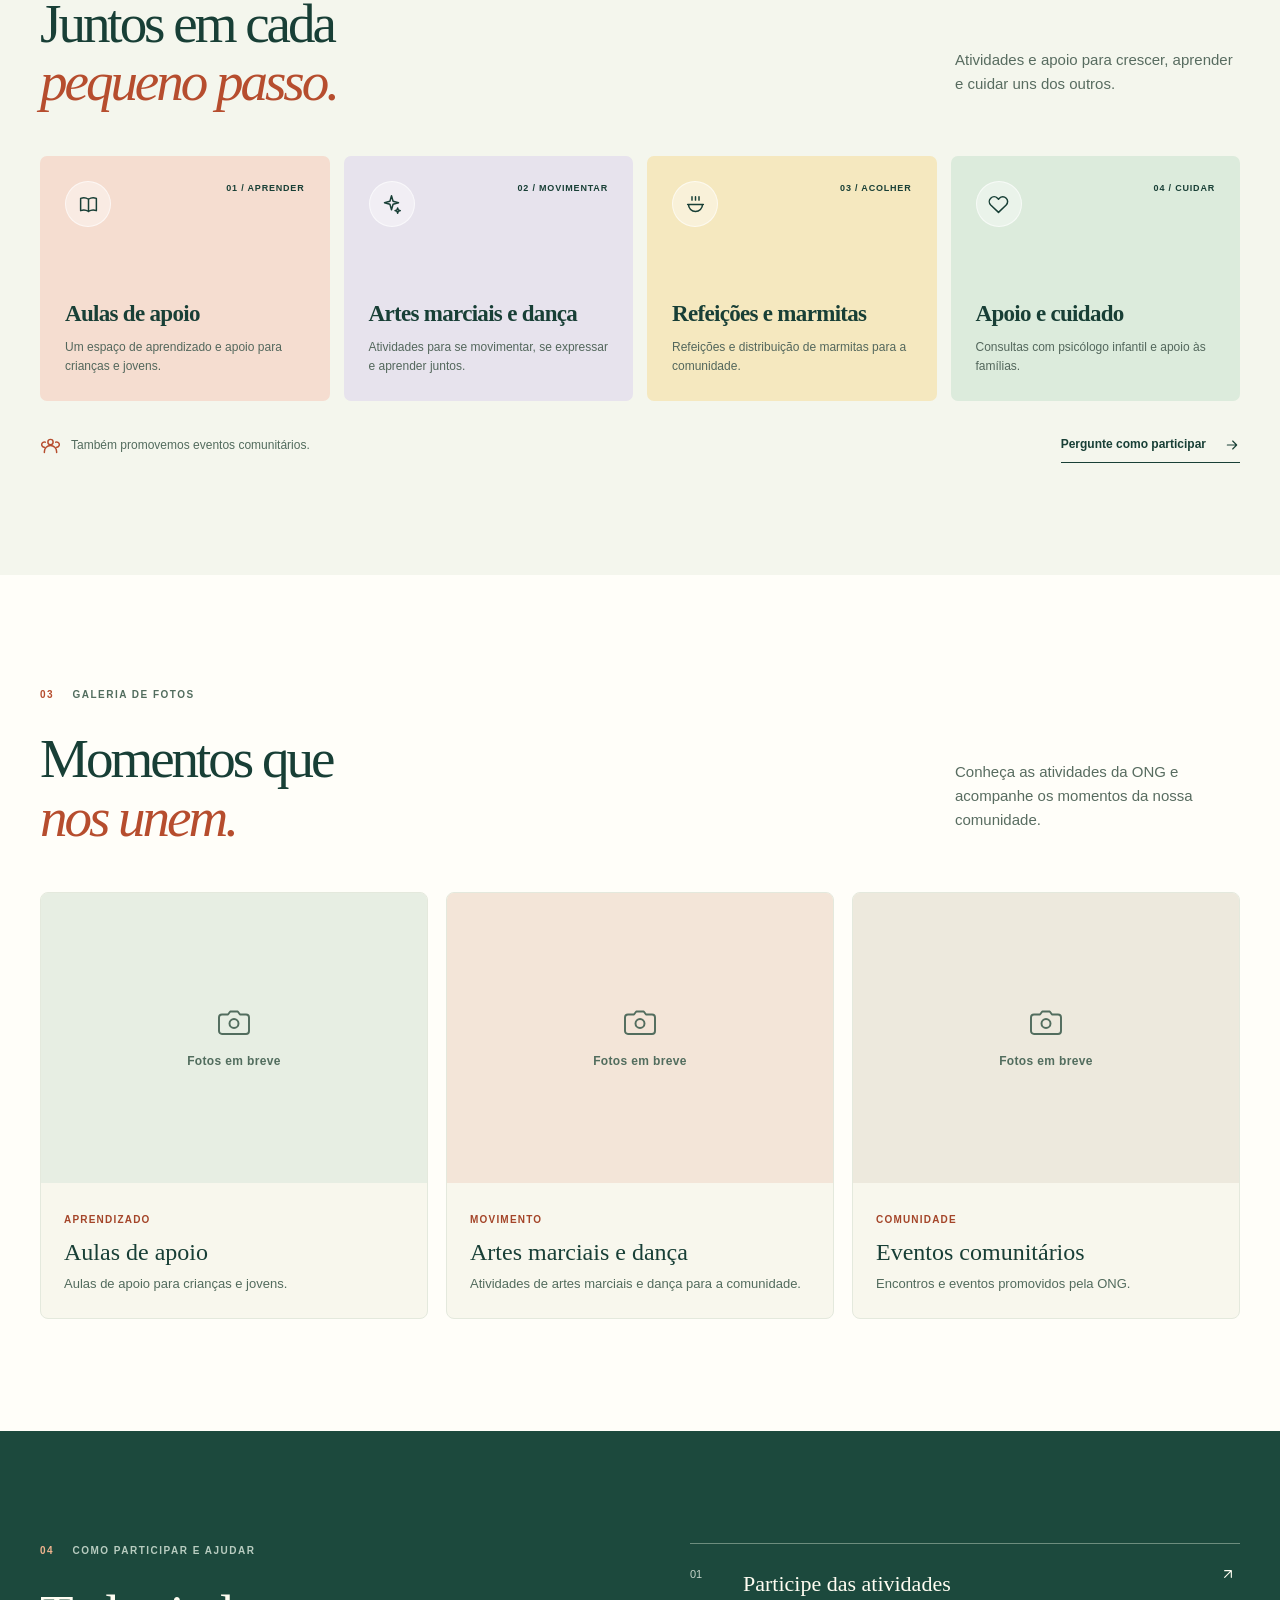
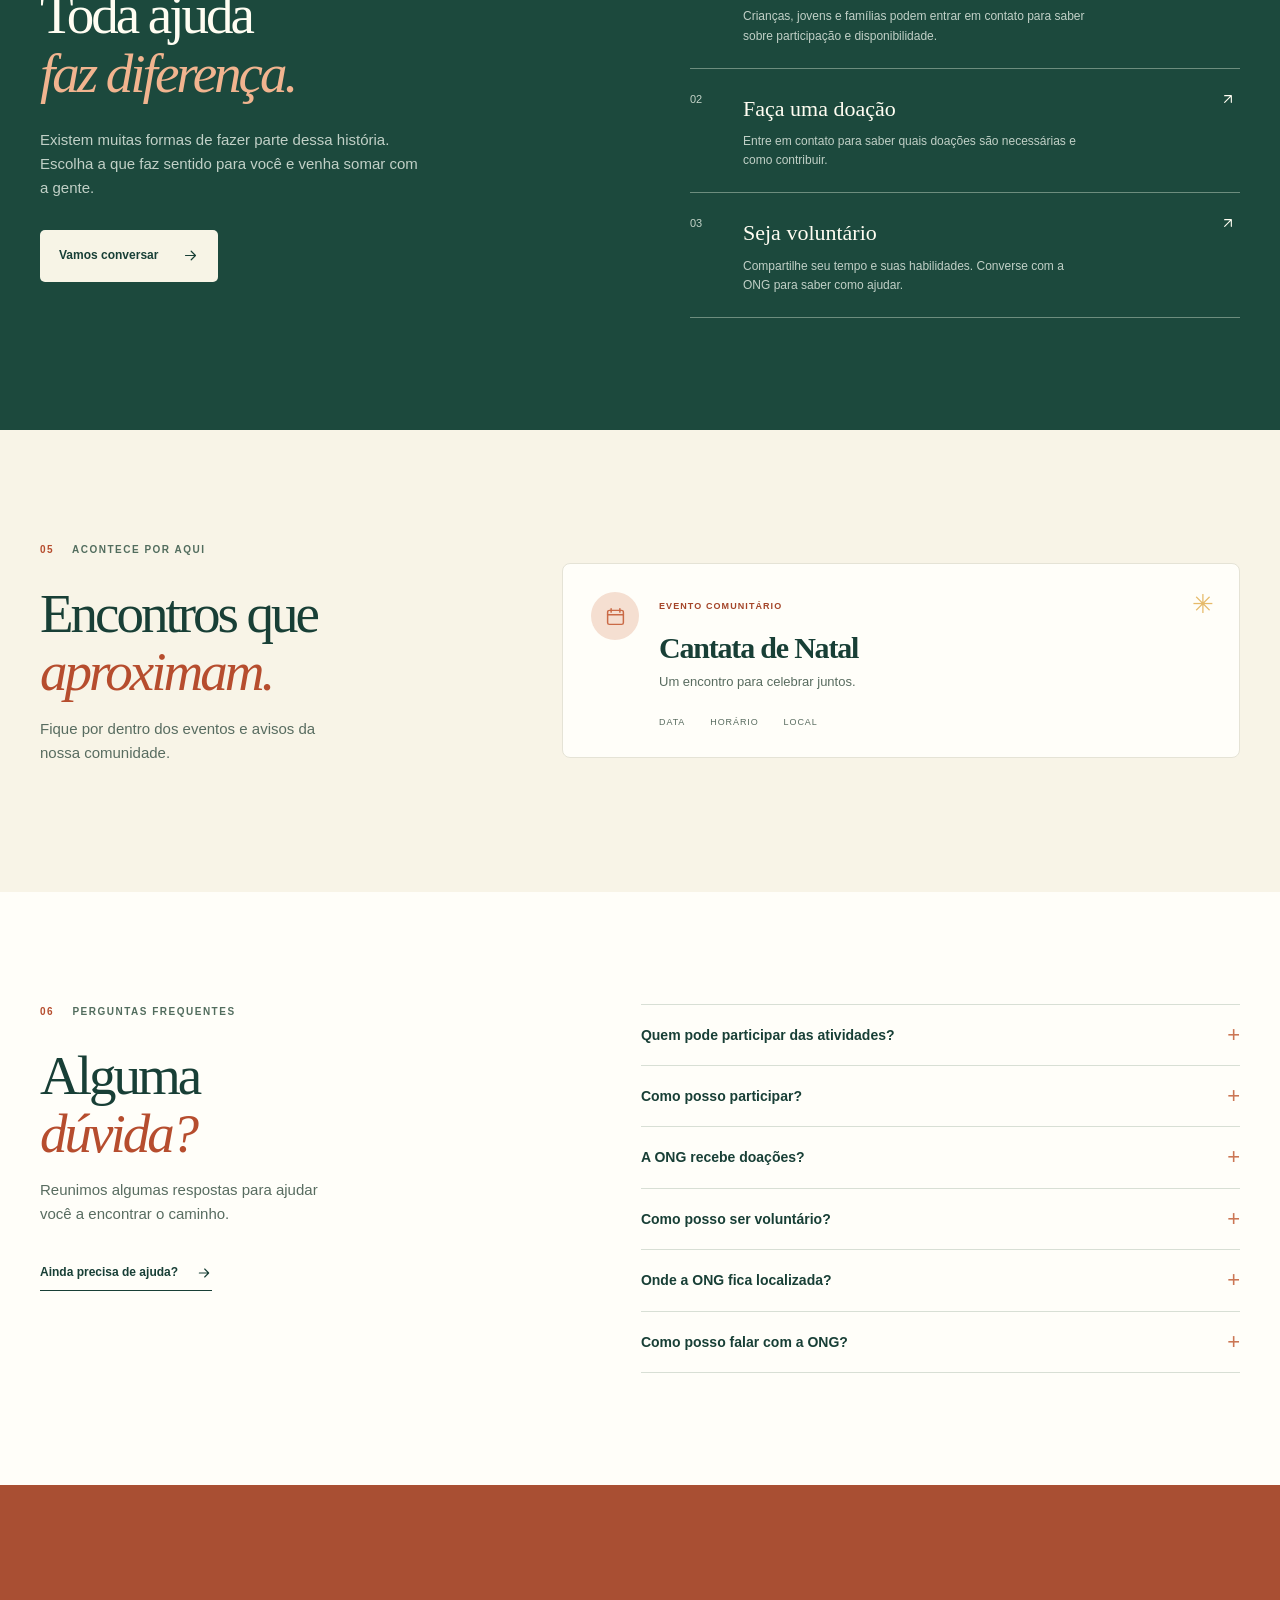
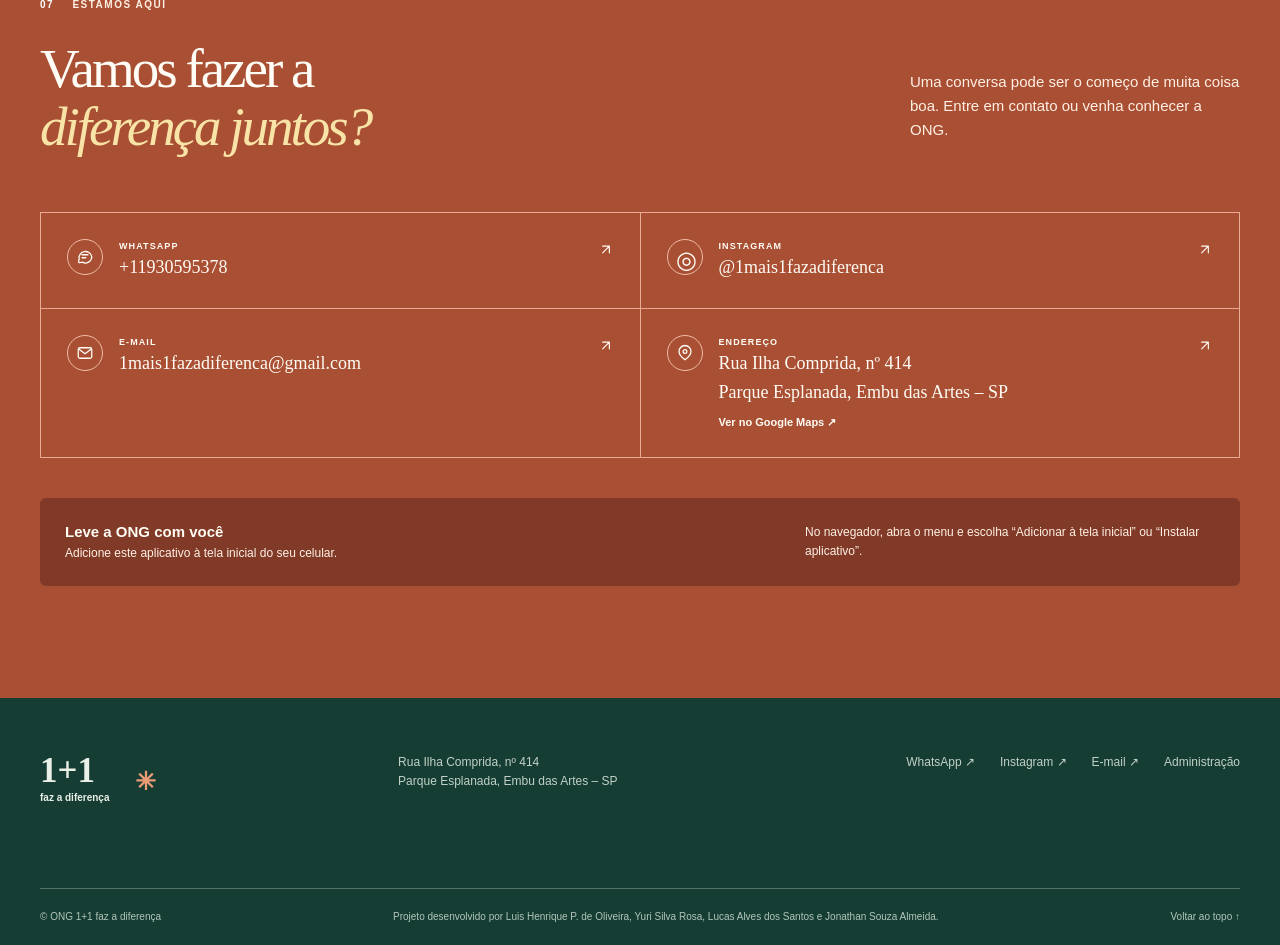
==== commit fa90b569: "Add files via upload" ====
--- a/index.html
+++ b/index.html
@@ -1,6 +1,5 @@
 <!doctype html>
-<html lang="pt-BR">
-<head>
+<html lang="pt-BR"><head>
   <meta charset="utf-8">
   <meta name="viewport" content="width=device-width, initial-scale=1">
   <meta name="theme-color" content="#183f36">
@@ -10,22 +9,22 @@
   <link rel="apple-touch-icon" href="assets/icon-192.png">
   <link rel="stylesheet" href="style.css">
   <title>1+1 faz a diferença | Juntos pela comunidade</title>
-  <script src="script.js" defer></script>
+  <script src="script.js" defer=""></script>
 </head>
 <body>
   <svg class="svg-defs" xmlns="http://www.w3.org/2000/svg" aria-hidden="true">
-    <symbol id="i-arrow" viewBox="0 0 24 24"><path d="M5 12h14M13 6l6 6-6 6"/></symbol>
-    <symbol id="i-up-right" viewBox="0 0 24 24"><path d="M7 17 17 7M7 7h10v10"/></symbol>
-    <symbol id="i-heart" viewBox="0 0 24 24"><path d="M20.8 4.8a5.5 5.5 0 0 0-7.8 0L12 5.9l-1.1-1.1a5.5 5.5 0 0 0-7.8 7.8L12 21l8.8-8.4a5.5 5.5 0 0 0 0-7.8Z"/></symbol>
-    <symbol id="i-book" viewBox="0 0 24 24"><path d="M12 20c-3-2-6-2-9-1V5c3-1 6-1 9 1m0 14c3-2 6-2 9-1V5c-3-1-6-1-9 1m0 14V6"/></symbol>
-    <symbol id="i-spark" viewBox="0 0 24 24"><path d="m12 2 1.8 6.2L20 10l-6.2 1.8L12 18l-1.8-6.2L4 10l6.2-1.8L12 2ZM19 16l.8 2.2L22 19l-2.2.8L19 22l-.8-2.2L16 19l2.2-.8L19 16Z"/></symbol>
-    <symbol id="i-food" viewBox="0 0 24 24"><path d="M4 12h16a8 8 0 0 1-16 0ZM3 12h18M8 3v4M12 3v4M16 3v4"/></symbol>
-    <symbol id="i-people" viewBox="0 0 24 24"><circle cx="12" cy="8" r="3"/><path d="M5 20v-1a7 7 0 0 1 14 0v1M5 14a3 3 0 1 1 1-5.8M19 14a3 3 0 1 0-1-5.8"/></symbol>
-    <symbol id="i-pin" viewBox="0 0 24 24"><path d="M20 10c0 5-8 11-8 11S4 15 4 10a8 8 0 1 1 16 0Z"/><circle cx="12" cy="10" r="2.5"/></symbol>
-    <symbol id="i-chat" viewBox="0 0 24 24"><path d="M21 11.5a8.5 8.5 0 0 1-12.7 7.4L3 20l1.2-5A8.5 8.5 0 1 1 21 11.5Z"/><path d="M8 9h8M8 13h5"/></symbol>
-    <symbol id="i-mail" viewBox="0 0 24 24"><rect x="3" y="5" width="18" height="14" rx="2"/><path d="m4 7 8 6 8-6"/></symbol>
-    <symbol id="i-camera" viewBox="0 0 24 24"><path d="M4 7h4l1.5-2h5L16 7h4a2 2 0 0 1 2 2v9a2 2 0 0 1-2 2H4a2 2 0 0 1-2-2V9a2 2 0 0 1 2-2Z"/><circle cx="12" cy="13" r="3"/></symbol>
-    <symbol id="i-calendar" viewBox="0 0 24 24"><rect x="3" y="5" width="18" height="16" rx="2"/><path d="M7 3v4M17 3v4M3 10h18"/></symbol>
+    <symbol id="i-arrow" viewBox="0 0 24 24"><path d="M5 12h14M13 6l6 6-6 6"></path></symbol>
+    <symbol id="i-up-right" viewBox="0 0 24 24"><path d="M7 17 17 7M7 7h10v10"></path></symbol>
+    <symbol id="i-heart" viewBox="0 0 24 24"><path d="M20.8 4.8a5.5 5.5 0 0 0-7.8 0L12 5.9l-1.1-1.1a5.5 5.5 0 0 0-7.8 7.8L12 21l8.8-8.4a5.5 5.5 0 0 0 0-7.8Z"></path></symbol>
+    <symbol id="i-book" viewBox="0 0 24 24"><path d="M12 20c-3-2-6-2-9-1V5c3-1 6-1 9 1m0 14c3-2 6-2 9-1V5c-3-1-6-1-9 1m0 14V6"></path></symbol>
+    <symbol id="i-spark" viewBox="0 0 24 24"><path d="m12 2 1.8 6.2L20 10l-6.2 1.8L12 18l-1.8-6.2L4 10l6.2-1.8L12 2ZM19 16l.8 2.2L22 19l-2.2.8L19 22l-.8-2.2L16 19l2.2-.8L19 16Z"></path></symbol>
+    <symbol id="i-food" viewBox="0 0 24 24"><path d="M4 12h16a8 8 0 0 1-16 0ZM3 12h18M8 3v4M12 3v4M16 3v4"></path></symbol>
+    <symbol id="i-people" viewBox="0 0 24 24"><circle cx="12" cy="8" r="3"></circle><path d="M5 20v-1a7 7 0 0 1 14 0v1M5 14a3 3 0 1 1 1-5.8M19 14a3 3 0 1 0-1-5.8"></path></symbol>
+    <symbol id="i-pin" viewBox="0 0 24 24"><path d="M20 10c0 5-8 11-8 11S4 15 4 10a8 8 0 1 1 16 0Z"></path><circle cx="12" cy="10" r="2.5"></circle></symbol>
+    <symbol id="i-chat" viewBox="0 0 24 24"><path d="M21 11.5a8.5 8.5 0 0 1-12.7 7.4L3 20l1.2-5A8.5 8.5 0 1 1 21 11.5Z"></path><path d="M8 9h8M8 13h5"></path></symbol>
+    <symbol id="i-mail" viewBox="0 0 24 24"><rect x="3" y="5" width="18" height="14" rx="2"></rect><path d="m4 7 8 6 8-6"></path></symbol>
+    <symbol id="i-camera" viewBox="0 0 24 24"><path d="M4 7h4l1.5-2h5L16 7h4a2 2 0 0 1 2 2v9a2 2 0 0 1-2 2H4a2 2 0 0 1-2-2V9a2 2 0 0 1 2-2Z"></path><circle cx="12" cy="13" r="3"></circle></symbol>
+    <symbol id="i-calendar" viewBox="0 0 24 24"><rect x="3" y="5" width="18" height="16" rx="2"></rect><path d="M7 3v4M17 3v4M3 10h18"></path></symbol>
   </svg>
   <a class="skip-link" href="#conteudo">Pular para o conteúdo</a>
   <header class="site-header">
@@ -34,7 +33,7 @@
       <button class="menu-toggle" type="button" aria-expanded="false" aria-controls="menu-principal"><span></span><span></span><span class="sr-only">Abrir menu</span></button>
       <nav class="nav" id="menu-principal" aria-label="Navegação principal">
         <a href="#sobre">Quem somos</a><a href="#atividades">Atividades</a><a href="#galeria">Galeria</a><a href="#ajudar">Como ajudar</a><a href="#agenda">Agenda</a><a href="#duvidas">Dúvidas</a>
-        <a class="nav-contact" href="#contato">Fale com a gente <svg><use href="#i-up-right"/></svg></a>
+        <a class="nav-contact" href="#contato">Fale com a gente <svg><use href="#i-up-right"></use></svg></a>
       </nav>
     </div>
   </header>
@@ -45,8 +44,8 @@
           <div class="eyebrow"><span class="eyebrow-dot"></span> EMBU DAS ARTES, SP <span class="eyebrow-line"></span> DESDE O CORAÇÃO</div>
           <h1>Um pouco de cada um.<br><em>Uma diferença</em> para todos.</h1>
           <p>Juntos, acolhemos crianças, jovens e famílias e construímos um lugar de aprendizado, cuidado e esperança.</p>
-          <div class="hero-actions"><a class="button button-dark" href="https://wa.me/5511965526343" target="_blank" rel="noopener noreferrer">Fale pelo WhatsApp <svg><use href="#i-arrow"/></svg></a><a class="button button-outline" href="https://instagram.com/1mais1fazadiferenca" target="_blank" rel="noopener noreferrer">Nosso Instagram <svg><use href="#i-up-right"/></svg></a></div>
-          <div class="hero-note"><span class="note-icon"><svg><use href="#i-heart"/></svg></span><span>Quando a gente soma, <strong>todo mundo ganha.</strong></span></div>
+          <div class="hero-actions"><a class="button button-dark" href="https://wa.me/11930595378" target="_blank" rel="noopener noreferrer">Fale pelo WhatsApp <svg><use href="#i-arrow"></use></svg></a><a class="button button-outline" href="https://instagram.com/1mais1fazadiferenca" target="_blank" rel="noopener noreferrer">Nosso Instagram <svg><use href="#i-up-right"></use></svg></a></div>
+          <div class="hero-note"><span class="note-icon"><svg><use href="#i-heart"></use></svg></span><span>Quando a gente soma, <strong>todo mundo ganha.</strong></span></div>
         </div>
         <div class="hero-art">
           <div class="art-circle"></div><span class="art-doodle doodle-one">✳</span><span class="art-doodle doodle-two">✦</span><span class="art-doodle doodle-three">✺</span>
@@ -57,7 +56,7 @@
       <div class="hero-bottom wrap"><span>CONHEÇA NOSSO TRABALHO</span><a href="#sobre" aria-label="Conheça nosso trabalho">↓</a><span>UM PASSO DE CADA VEZ <b>✳</b></span></div>
     </section>
     <section class="intro section" id="sobre">
-      <div class="wrap intro-grid"><div><p class="section-kicker"><span>01</span> QUEM SOMOS</p><h2>Uma comunidade<br>que <em>cuida junto.</em></h2></div><div class="intro-copy"><p>A ONG <strong>1+1 faz a diferença</strong> acredita na força do cuidado e da união para transformar o dia a dia.</p><p>Nossa missão é contribuir para o desenvolvimento, o bem-estar e a inclusão social de crianças, jovens e famílias da comunidade.</p><a class="text-link" href="#atividades">Conheça nossas atividades <svg><use href="#i-arrow"/></svg></a></div></div>
+      <div class="wrap intro-grid"><div><p class="section-kicker"><span>01</span> QUEM SOMOS</p><h2>Uma comunidade<br>que <em>cuida junto.</em></h2></div><div class="intro-copy"><p>A ONG <strong>1+1 faz a diferença</strong> acredita na força do cuidado e da união para transformar o dia a dia.</p><p>Nossa missão é contribuir para o desenvolvimento, o bem-estar e a inclusão social de crianças, jovens e famílias da comunidade.</p><a class="text-link" href="#atividades">Conheça nossas atividades <svg><use href="#i-arrow"></use></svg></a></div></div>
       <div class="wrap president-card" aria-labelledby="presidente-nome">
         <div class="president-mark" aria-hidden="true">AF</div>
         <div><p class="president-label">PRESIDENTE DA ONG</p><h3 id="presidente-nome">Antonio Fabio</h3><p>Presidente da ONG 1+1 faz a diferença.</p></div>
@@ -68,12 +67,12 @@
     <section class="activities section" id="atividades">
       <div class="wrap"><div class="section-head"><div><p class="section-kicker"><span>02</span> O QUE FAZEMOS</p><h2>Juntos em cada<br><em>pequeno passo.</em></h2></div><p>Atividades e apoio para crescer, aprender e cuidar uns dos outros.</p></div>
         <div class="activity-grid">
-          <article class="activity-card peach"><div class="card-top"><span class="icon-box"><svg><use href="#i-book"/></svg></span><span>01 / APRENDER</span></div><h3>Aulas de apoio</h3><p>Um espaço de aprendizado e apoio para crianças e jovens.</p></article>
-          <article class="activity-card lavender"><div class="card-top"><span class="icon-box"><svg><use href="#i-spark"/></svg></span><span>02 / MOVIMENTAR</span></div><h3>Artes marciais e dança</h3><p>Atividades para se movimentar, se expressar e aprender juntos.</p></article>
-          <article class="activity-card yellow"><div class="card-top"><span class="icon-box"><svg><use href="#i-food"/></svg></span><span>03 / ACOLHER</span></div><h3>Refeições e marmitas</h3><p>Refeições e distribuição de marmitas para a comunidade.</p></article>
-          <article class="activity-card mint"><div class="card-top"><span class="icon-box"><svg><use href="#i-heart"/></svg></span><span>04 / CUIDAR</span></div><h3>Apoio e cuidado</h3><p>Consultas com psicólogo infantil e apoio às famílias.</p></article>
+          <article class="activity-card peach"><div class="card-top"><span class="icon-box"><svg><use href="#i-book"></use></svg></span><span>01 / APRENDER</span></div><h3>Aulas de apoio</h3><p>Um espaço de aprendizado e apoio para crianças e jovens.</p></article>
+          <article class="activity-card lavender"><div class="card-top"><span class="icon-box"><svg><use href="#i-spark"></use></svg></span><span>02 / MOVIMENTAR</span></div><h3>Artes marciais e dança</h3><p>Atividades para se movimentar, se expressar e aprender juntos.</p></article>
+          <article class="activity-card yellow"><div class="card-top"><span class="icon-box"><svg><use href="#i-food"></use></svg></span><span>03 / ACOLHER</span></div><h3>Refeições e marmitas</h3><p>Refeições e distribuição de marmitas para a comunidade.</p></article>
+          <article class="activity-card mint"><div class="card-top"><span class="icon-box"><svg><use href="#i-heart"></use></svg></span><span>04 / CUIDAR</span></div><h3>Apoio e cuidado</h3><p>Consultas com psicólogo infantil e apoio às famílias.</p></article>
         </div>
-        <div class="activity-foot"><span><svg><use href="#i-people"/></svg> Também promovemos eventos comunitários.</span><a class="text-link" href="https://wa.me/5511965526343" target="_blank" rel="noopener noreferrer">Pergunte como participar <svg><use href="#i-arrow"/></svg></a></div>
+        <div class="activity-foot"><span><svg><use href="#i-people"></use></svg> Também promovemos eventos comunitários.</span><a class="text-link" href="https://wa.me/11930595378" target="_blank" rel="noopener noreferrer">Pergunte como participar <svg><use href="#i-arrow"></use></svg></a></div>
       </div>
     </section>
     <section class="gallery section" id="galeria">
@@ -81,15 +80,15 @@
         <div class="section-head"><div><p class="section-kicker"><span>03</span> GALERIA DE FOTOS</p><h2>Momentos que<br><em>nos unem.</em></h2></div><p>Conheça as atividades da ONG e acompanhe os momentos da nossa comunidade.</p></div>
         <div class="gallery-grid">
           <!-- Para adicionar uma foto, substitua o bloco gallery-placeholder por uma imagem. Veja o README. -->
-          <article class="gallery-card"><div class="gallery-placeholder"><svg aria-hidden="true"><use href="#i-camera"/></svg><span>Fotos em breve</span></div><div class="gallery-copy"><span>APRENDIZADO</span><h3>Aulas de apoio</h3><p>Aulas de apoio para crianças e jovens.</p></div></article>
-          <article class="gallery-card"><div class="gallery-placeholder"><svg aria-hidden="true"><use href="#i-camera"/></svg><span>Fotos em breve</span></div><div class="gallery-copy"><span>MOVIMENTO</span><h3>Artes marciais e dança</h3><p>Atividades de artes marciais e dança para a comunidade.</p></div></article>
-          <article class="gallery-card"><div class="gallery-placeholder"><svg aria-hidden="true"><use href="#i-camera"/></svg><span>Fotos em breve</span></div><div class="gallery-copy"><span>COMUNIDADE</span><h3>Eventos comunitários</h3><p>Encontros e eventos promovidos pela ONG.</p></div></article>
+          <article class="gallery-card"><div class="gallery-placeholder"><svg aria-hidden="true"><use href="#i-camera"></use></svg><span>Fotos em breve</span></div><div class="gallery-copy"><span>APRENDIZADO</span><h3>Aulas de apoio</h3><p>Aulas de apoio para crianças e jovens.</p></div></article>
+          <article class="gallery-card"><div class="gallery-placeholder"><svg aria-hidden="true"><use href="#i-camera"></use></svg><span>Fotos em breve</span></div><div class="gallery-copy"><span>MOVIMENTO</span><h3>Artes marciais e dança</h3><p>Atividades de artes marciais e dança para a comunidade.</p></div></article>
+          <article class="gallery-card"><div class="gallery-placeholder"><svg aria-hidden="true"><use href="#i-camera"></use></svg><span>Fotos em breve</span></div><div class="gallery-copy"><span>COMUNIDADE</span><h3>Eventos comunitários</h3><p>Encontros e eventos promovidos pela ONG.</p></div></article>
         </div>
       </div>
     </section>
-    <section class="help section" id="ajudar"><div class="wrap help-grid"><div><p class="section-kicker light"><span>04</span> COMO PARTICIPAR E AJUDAR</p><h2>Toda ajuda<br><em>faz diferença.</em></h2><p class="help-lead">Existem muitas formas de fazer parte dessa história. Escolha a que faz sentido para você e venha somar com a gente.</p><a class="button button-cream" href="https://wa.me/5511965526343" target="_blank" rel="noopener noreferrer">Vamos conversar <svg><use href="#i-arrow"/></svg></a></div><div class="help-list"><article><span>01</span><div><h3>Participe das atividades</h3><p>Crianças, jovens e famílias podem entrar em contato para saber sobre participação e disponibilidade.</p></div><svg><use href="#i-up-right"/></svg></article><article><span>02</span><div><h3>Faça uma doação</h3><p>Entre em contato para saber quais doações são necessárias e como contribuir.</p></div><svg><use href="#i-up-right"/></svg></article><article><span>03</span><div><h3>Seja voluntário</h3><p>Compartilhe seu tempo e suas habilidades. Converse com a ONG para saber como ajudar.</p></div><svg><use href="#i-up-right"/></svg></article></div></div></section>
-    <section class="agenda section" id="agenda"><div class="wrap agenda-grid"><div><p class="section-kicker"><span>05</span> ACONTECE POR AQUI</p><h2>Encontros que<br><em>aproximam.</em></h2><p>Fique por dentro dos eventos e avisos da nossa comunidade.</p></div><article class="event-card"><div class="event-icon"><svg><use href="#i-calendar"/></svg></div><div class="event-content"><span class="event-tag">EVENTO COMUNITÁRIO</span><h3>Cantata de Natal</h3><p>Um encontro para celebrar juntos.</p><div class="event-details"><span>DATA <strong>[PREENCHER]</strong></span><span>HORÁRIO <strong>[PREENCHER]</strong></span><span>LOCAL <strong>[PREENCHER]</strong></span></div></div><span class="event-star">✳</span></article></div></section>
-    <section class="faq section" id="duvidas"><div class="wrap faq-grid"><div><p class="section-kicker"><span>06</span> PERGUNTAS FREQUENTES</p><h2>Alguma<br><em>dúvida?</em></h2><p>Reunimos algumas respostas para ajudar você a encontrar o caminho.</p><a class="text-link" href="https://wa.me/5511965526343" target="_blank" rel="noopener noreferrer">Ainda precisa de ajuda? <svg><use href="#i-arrow"/></svg></a></div><div class="faq-list">
+    <section class="help section" id="ajudar"><div class="wrap help-grid"><div><p class="section-kicker light"><span>04</span> COMO PARTICIPAR E AJUDAR</p><h2>Toda ajuda<br><em>faz diferença.</em></h2><p class="help-lead">Existem muitas formas de fazer parte dessa história. Escolha a que faz sentido para você e venha somar com a gente.</p><a class="button button-cream" href="https://wa.me/11930595378" target="_blank" rel="noopener noreferrer">Vamos conversar <svg><use href="#i-arrow"></use></svg></a></div><div class="help-list"><article><span>01</span><div><h3>Participe das atividades</h3><p>Crianças, jovens e famílias podem entrar em contato para saber sobre participação e disponibilidade.</p></div><svg><use href="#i-up-right"></use></svg></article><article><span>02</span><div><h3>Faça uma doação</h3><p>Entre em contato para saber quais doações são necessárias e como contribuir.</p></div><svg><use href="#i-up-right"></use></svg></article><article><span>03</span><div><h3>Seja voluntário</h3><p>Compartilhe seu tempo e suas habilidades. Converse com a ONG para saber como ajudar.</p></div><svg><use href="#i-up-right"></use></svg></article></div></div></section>
+    <section class="agenda section" id="agenda"><div class="wrap agenda-grid"><div><p class="section-kicker"><span>05</span> ACONTECE POR AQUI</p><h2>Encontros que<br><em>aproximam.</em></h2><p>Fique por dentro dos eventos e avisos da nossa comunidade.</p></div><article class="event-card"><div class="event-icon"><svg><use href="#i-calendar"></use></svg></div><div class="event-content"><span class="event-tag">EVENTO COMUNITÁRIO</span><h3>Cantata de Natal</h3><p>Um encontro para celebrar juntos.</p><div class="event-details"><span>DATA <strong></strong></span><span>HORÁRIO <strong></strong></span><span>LOCAL <strong></strong></span></div></div><span class="event-star">✳</span></article></div></section>
+    <section class="faq section" id="duvidas"><div class="wrap faq-grid"><div><p class="section-kicker"><span>06</span> PERGUNTAS FREQUENTES</p><h2>Alguma<br><em>dúvida?</em></h2><p>Reunimos algumas respostas para ajudar você a encontrar o caminho.</p><a class="text-link" href="https://wa.me/11930595378" target="_blank" rel="noopener noreferrer">Ainda precisa de ajuda? <svg><use href="#i-arrow"></use></svg></a></div><div class="faq-list">
       <details><summary>Quem pode participar das atividades?<span>+</span></summary><p>As atividades são voltadas a crianças e jovens. Famílias também podem entrar em contato para conhecer o apoio oferecido.</p></details>
       <details><summary>Como posso participar?<span>+</span></summary><p>Fale com a ONG pelo WhatsApp para saber sobre as atividades, horários e disponibilidade.</p></details>
       <details><summary>A ONG recebe doações?<span>+</span></summary><p>Sim. Entre em contato para saber quais doações são necessárias e como contribuir.</p></details>
@@ -97,8 +96,9 @@
       <details><summary>Onde a ONG fica localizada?<span>+</span></summary><p>Na Rua Ilha Comprida, nº 414, Parque Esplanada, Embu das Artes – SP.</p></details>
       <details><summary>Como posso falar com a ONG?<span>+</span></summary><p>Você pode falar conosco pelo WhatsApp, Instagram ou e-mail. Os links estão na seção de contato abaixo.</p></details>
     </div></div></section>
-    <section class="contact section" id="contato"><div class="wrap"><div class="contact-heading"><div><p class="section-kicker light"><span>07</span> ESTAMOS AQUI</p><h2>Vamos fazer a<br><em>diferença juntos?</em></h2></div><p>Uma conversa pode ser o começo de muita coisa boa. Entre em contato ou venha conhecer a ONG.</p></div><div class="contact-grid"><a href="https://wa.me/5511965526343" target="_blank" rel="noopener noreferrer"><svg><use href="#i-chat"/></svg><span>WHATSAPP<strong>(11) 96552-6343</strong></span><svg><use href="#i-up-right"/></svg></a><a href="https://instagram.com/1mais1fazadiferenca" target="_blank" rel="noopener noreferrer"><span class="instagram-icon">◎</span><span>INSTAGRAM<strong>@1mais1fazadiferenca</strong></span><svg><use href="#i-up-right"/></svg></a><a href="mailto:1mais1fazadiferenca@gmail.com"><svg><use href="#i-mail"/></svg><span>E-MAIL<strong>1mais1fazadiferenca@gmail.com</strong></span><svg><use href="#i-up-right"/></svg></a><a href="https://www.google.com/maps/search/?api=1&amp;query=Rua+Ilha+Comprida%2C+414%2C+Parque+Esplanada%2C+Embu+das+Artes+-+SP" target="_blank" rel="noopener noreferrer"><svg><use href="#i-pin"/></svg><span>ENDEREÇO<strong>Rua Ilha Comprida, nº 414<br>Parque Esplanada, Embu das Artes – SP</strong><small>Ver no Google Maps ↗</small></span><svg><use href="#i-up-right"/></svg></a></div><div class="install-box"><div><strong>Leve a ONG com você</strong><span>Adicione este aplicativo à tela inicial do seu celular.</span></div><button id="install-button" class="button button-cream" type="button" hidden>Instalar aplicativo <svg><use href="#i-arrow"/></svg></button><p id="install-help">No navegador, abra o menu e escolha “Adicionar à tela inicial” ou “Instalar aplicativo”.</p></div></div></section>
+    <section class="contact section" id="contato"><div class="wrap"><div class="contact-heading"><div><p class="section-kicker light"><span>07</span> ESTAMOS AQUI</p><h2>Vamos fazer a<br><em>diferença juntos?</em></h2></div><p>Uma conversa pode ser o começo de muita coisa boa. Entre em contato ou venha conhecer a ONG.</p></div><div class="contact-grid"><a href="https://wa.me/11930595378" target="_blank" rel="noopener noreferrer"><svg><use href="#i-chat"></use></svg><span>WHATSAPP<strong>+11930595378</strong></span><svg><use href="#i-up-right"></use></svg></a><a href="https://instagram.com/1mais1fazadiferenca" target="_blank" rel="noopener noreferrer"><span class="instagram-icon">◎</span><span>INSTAGRAM<strong>@1mais1fazadiferenca</strong></span><svg><use href="#i-up-right"></use></svg></a><a href="mailto:1mais1fazadiferenca@gmail.com"><svg><use href="#i-mail"></use></svg><span>E-MAIL<strong>1mais1fazadiferenca@gmail.com</strong></span><svg><use href="#i-up-right"></use></svg></a><a href="https://www.google.com/maps/search/?api=1&amp;query=Rua+Ilha+Comprida%2C+414%2C+Parque+Esplanada%2C+Embu+das+Artes+-+SP" target="_blank" rel="noopener noreferrer"><svg><use href="#i-pin"></use></svg><span>ENDEREÇO<strong>Rua Ilha Comprida, nº 414<br>Parque Esplanada, Embu das Artes – SP</strong><small>Ver no Google Maps ↗</small></span><svg><use href="#i-up-right"></use></svg></a></div><div class="install-box"><div><strong>Leve a ONG com você</strong><span>Adicione este aplicativo à tela inicial do seu celular.</span></div><button id="install-button" class="button button-cream" type="button" hidden="">Instalar aplicativo <svg><use href="#i-arrow"></use></svg></button><p id="install-help">No navegador, abra o menu e escolha “Adicionar à tela inicial” ou “Instalar aplicativo”.</p></div></div></section>
   </main>
-  <footer><div class="wrap footer-main"><a class="footer-brand" href="#inicio">1+1 <span>faz a diferença</span><i>✳</i></a><p>Rua Ilha Comprida, nº 414<br>Parque Esplanada, Embu das Artes – SP</p><div><a href="https://wa.me/5511965526343">WhatsApp ↗</a><a href="https://instagram.com/1mais1fazadiferenca">Instagram ↗</a><a href="mailto:1mais1fazadiferenca@gmail.com">E-mail ↗</a><a href="admin.html">Administração</a></div></div><div class="wrap footer-bottom"><span>© ONG 1+1 faz a diferença</span><span>Projeto desenvolvido por Luis Henrique P. de Oliveira, Yuri Silva Rosa, Lucas Alves dos Santos e Jonathan Souza Almeida.</span><a href="#inicio">Voltar ao topo ↑</a></div></footer>
-</body>
-</html>
+  <footer><div class="wrap footer-main"><a class="footer-brand" href="#inicio">1+1 <span>faz a diferença</span><i>✳</i></a><p>Rua Ilha Comprida, nº 414<br>Parque Esplanada, Embu das Artes – SP</p><div><a href="https://wa.me/11930595378">WhatsApp ↗</a><a href="https://instagram.com/1mais1fazadiferenca">Instagram ↗</a><a href="mailto:1mais1fazadiferenca@gmail.com">E-mail ↗</a><a href="admin.html">Administração</a></div></div><div class="wrap footer-bottom"><span>© ONG 1+1 faz a diferença</span><span>Projeto desenvolvido por Luis Henrique P. de Oliveira, Yuri Silva Rosa, Lucas Alves dos Santos e Jonathan Souza Almeida.</span><a href="#inicio">Voltar ao topo ↑</a></div></footer>
+
+
+</body></html>
